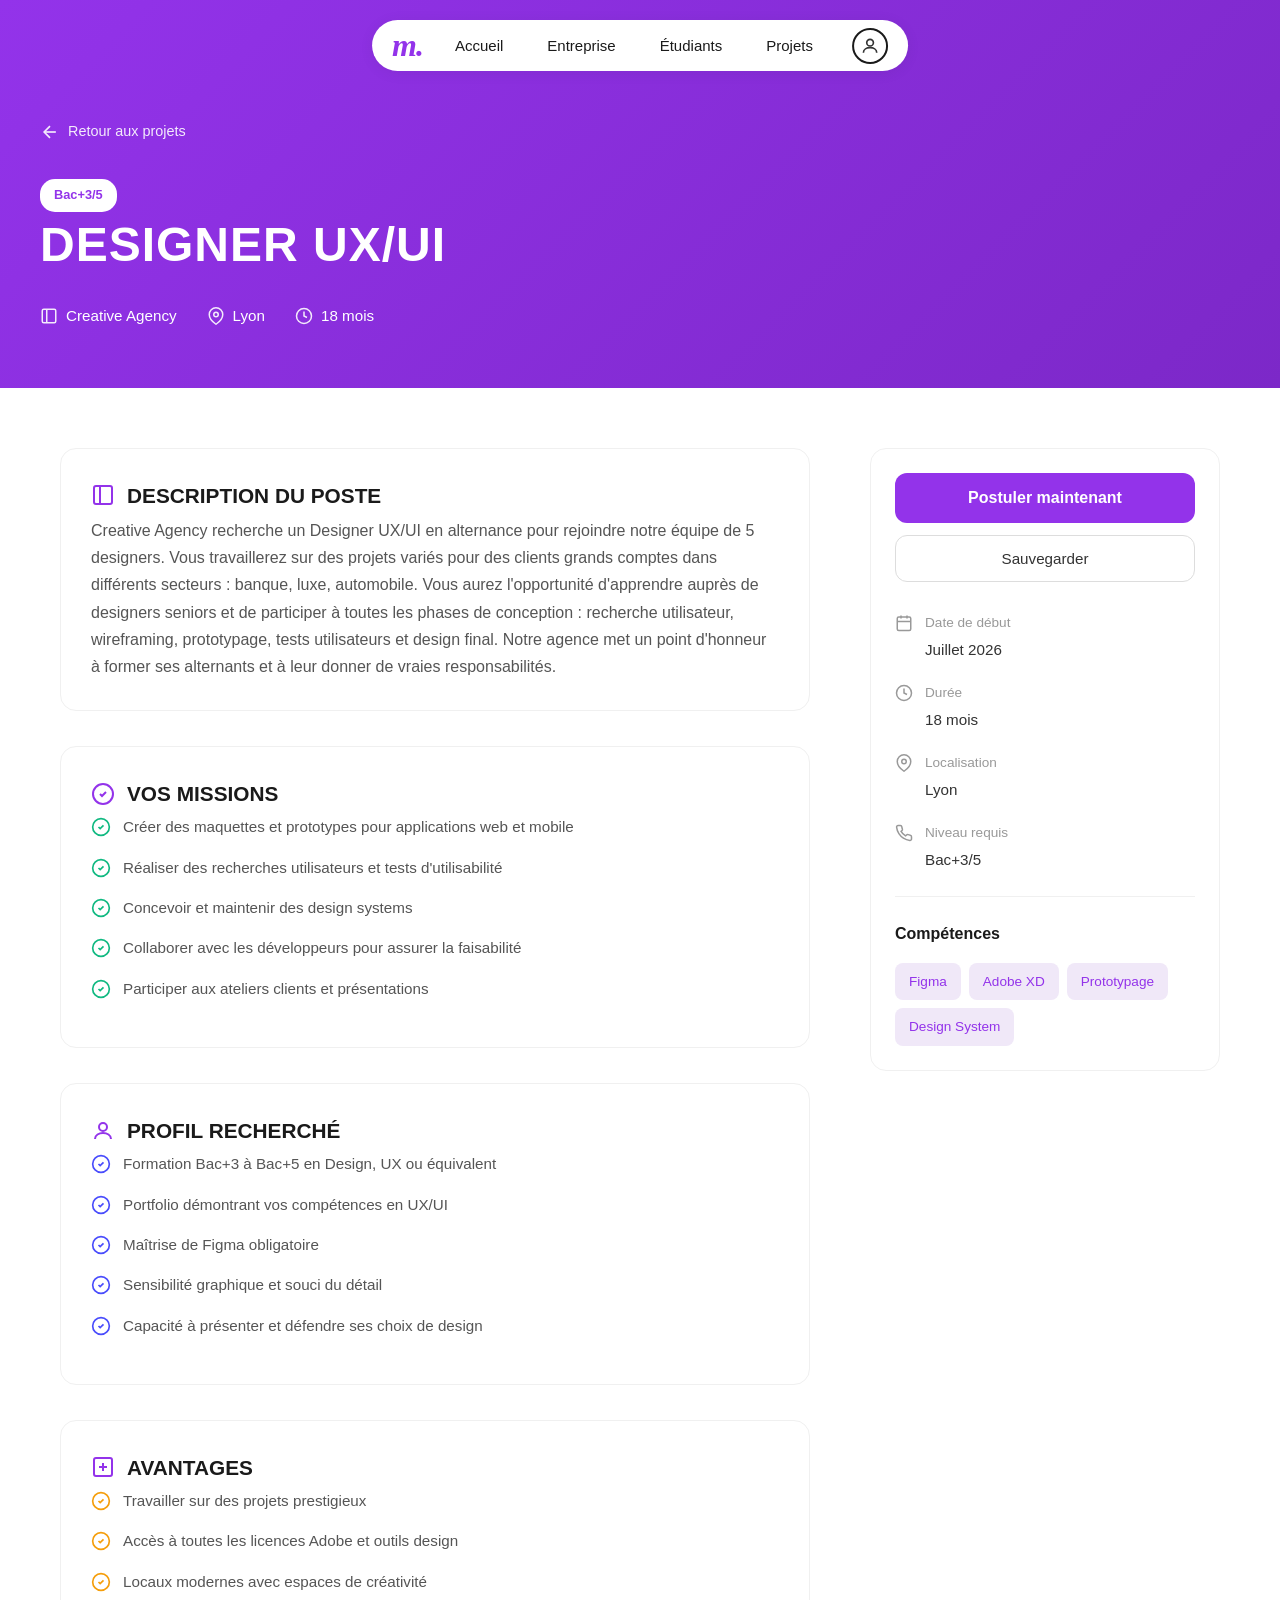
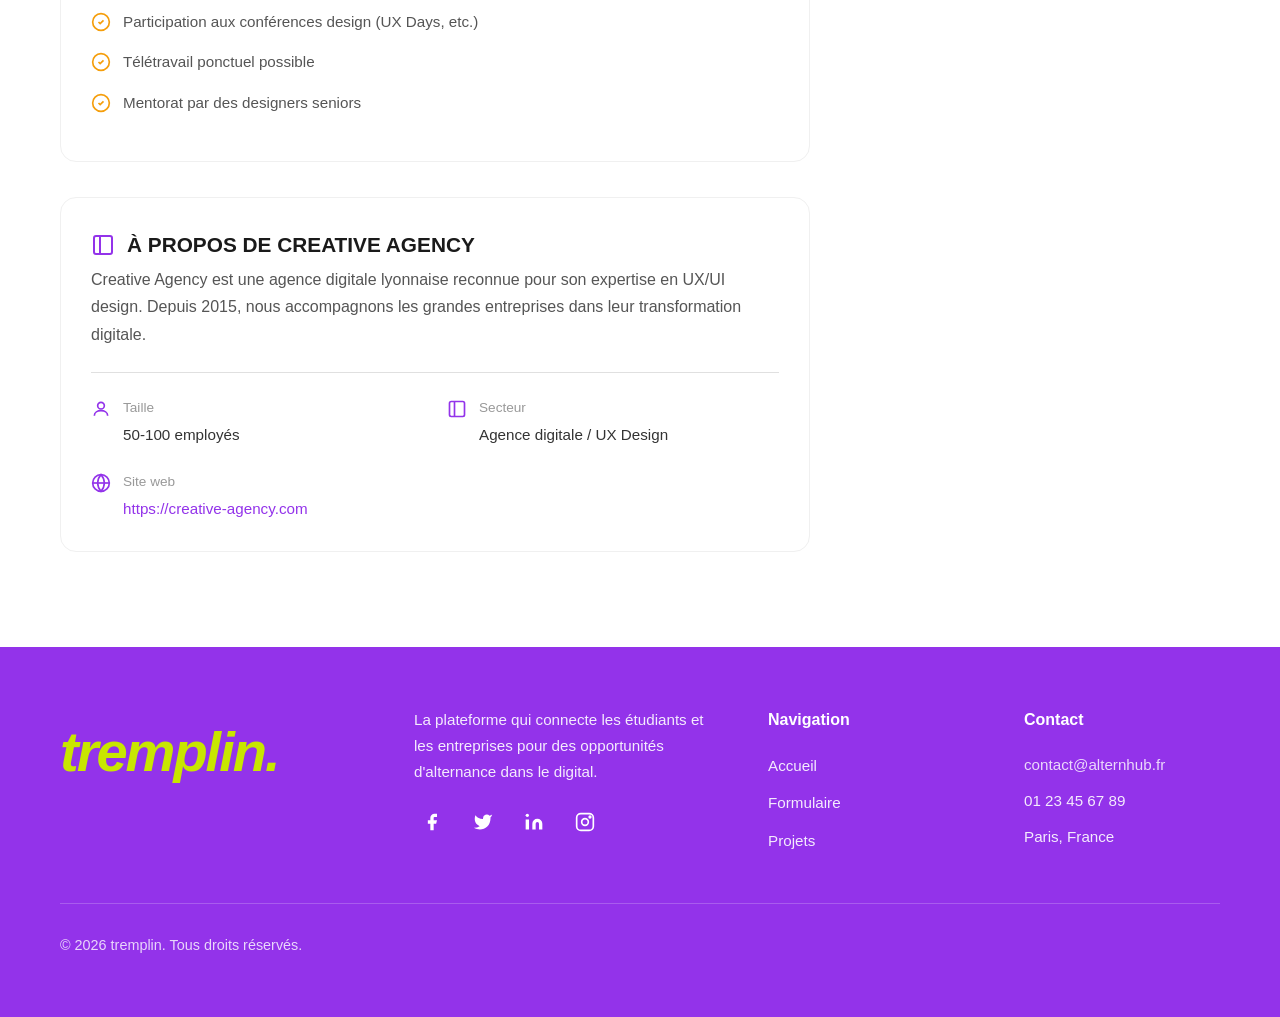
==== detail-projet.html @ e1ea82ed "Tremplin platform" ====
<!DOCTYPE html>
<html lang="fr">
<head>
    <meta charset="UTF-8">
    <meta name="viewport" content="width=device-width, initial-scale=1.0">
    <title>Designer UX/UI - Tremplin</title>
    <link rel="stylesheet" href="styles.css">
    <script src="script.js" defer></script>
</head>
<body>
    <!-- Navigation -->
    <nav class="navbar">
        <div class="nav-container">
            <a href="index.html" class="logo">m.</a>
            <button class="mobile-menu-btn" aria-label="Menu">
                <span></span>
                <span></span>
                <span></span>
            </button>
            <ul class="nav-links">
                <li><a href="index.html">Accueil</a></li>
                <li><a href="index.html#entreprises">Entreprise</a></li>
                <li><a href="formulaire-etudiant.html">Étudiants</a></li>
                <li><a href="projets.html" class="active">Projets</a></li>
            </ul>
            <span class="nav-separator"></span>
            <a href="profil.html" class="profile-icon">
                <svg width="20" height="20" viewBox="0 0 24 24" fill="none" stroke="currentColor" stroke-width="2">
                    <circle cx="12" cy="8" r="4"></circle>
                    <path d="M4 20c0-4 4-6 8-6s8 2 8 6"></path>
                </svg>
            </a>
        </div>
    </nav>

    <!-- Hero Section -->
    <section class="detail-hero">
        <div class="detail-hero-content">
            <div class="hero-header">
                <a href="projets.html" class="back-link">
                    <svg width="20" height="20" viewBox="0 0 24 24" fill="none" stroke="currentColor" stroke-width="2">
                        <path d="M19 12H5"></path>
                        <path d="M12 19l-7-7 7-7"></path>
                    </svg>
                    Retour aux projets
                </a>
            </div>
            <div class="hero-main">
                <span class="detail-badge">Bac+3/5</span>
                <h1>DESIGNER UX/UI</h1>
                <div class="detail-meta">
                    <div class="meta-item">
                        <svg width="18" height="18" viewBox="0 0 24 24" fill="none" stroke="currentColor" stroke-width="2">
                            <rect x="3" y="3" width="18" height="18" rx="2"></rect>
                            <path d="M9 3v18"></path>
                        </svg>
                        <span>Creative Agency</span>
                    </div>
                    <div class="meta-item">
                        <svg width="18" height="18" viewBox="0 0 24 24" fill="none" stroke="currentColor" stroke-width="2">
                            <path d="M21 10c0 7-9 13-9 13s-9-6-9-13a9 9 0 0 1 18 0z"></path>
                            <circle cx="12" cy="10" r="3"></circle>
                        </svg>
                        <span>Lyon</span>
                    </div>
                    <div class="meta-item">
                        <svg width="18" height="18" viewBox="0 0 24 24" fill="none" stroke="currentColor" stroke-width="2">
                            <circle cx="12" cy="12" r="10"></circle>
                            <path d="M12 6v6l4 2"></path>
                        </svg>
                        <span>18 mois</span>
                    </div>
                </div>
            </div>
        </div>
    </section>

    <!-- Main Content -->
    <div class="detail-container">
        <div class="detail-main">
            <!-- Description -->
            <section class="detail-section">
                <h2 class="section-title">
                    <svg width="24" height="24" viewBox="0 0 24 24" fill="none" stroke="currentColor" stroke-width="2">
                        <rect x="3" y="3" width="18" height="18" rx="2"></rect>
                        <path d="M9 3v18"></path>
                    </svg>
                    DESCRIPTION DU POSTE
                </h2>
                <p class="section-text">Creative Agency recherche un Designer UX/UI en alternance pour rejoindre notre équipe de 5 designers. Vous travaillerez sur des projets variés pour des clients grands comptes dans différents secteurs : banque, luxe, automobile. Vous aurez l'opportunité d'apprendre auprès de designers seniors et de participer à toutes les phases de conception : recherche utilisateur, wireframing, prototypage, tests utilisateurs et design final. Notre agence met un point d'honneur à former ses alternants et à leur donner de vraies responsabilités.</p>
            </section>

            <!-- Missions -->
            <section class="detail-section">
                <h2 class="section-title">
                    <svg width="24" height="24" viewBox="0 0 24 24" fill="none" stroke="currentColor" stroke-width="2">
                        <circle cx="12" cy="12" r="10"></circle>
                        <path d="M9 12l2 2 4-4"></path>
                    </svg>
                    VOS MISSIONS
                </h2>
                <ul class="mission-list">
                    <li>
                        <svg width="20" height="20" viewBox="0 0 24 24" fill="none" stroke="currentColor" stroke-width="2">
                            <circle cx="12" cy="12" r="10"></circle>
                            <path d="M9 12l2 2 4-4"></path>
                        </svg>
                        <span>Créer des maquettes et prototypes pour applications web et mobile</span>
                    </li>
                    <li>
                        <svg width="20" height="20" viewBox="0 0 24 24" fill="none" stroke="currentColor" stroke-width="2">
                            <circle cx="12" cy="12" r="10"></circle>
                            <path d="M9 12l2 2 4-4"></path>
                        </svg>
                        <span>Réaliser des recherches utilisateurs et tests d'utilisabilité</span>
                    </li>
                    <li>
                        <svg width="20" height="20" viewBox="0 0 24 24" fill="none" stroke="currentColor" stroke-width="2">
                            <circle cx="12" cy="12" r="10"></circle>
                            <path d="M9 12l2 2 4-4"></path>
                        </svg>
                        <span>Concevoir et maintenir des design systems</span>
                    </li>
                    <li>
                        <svg width="20" height="20" viewBox="0 0 24 24" fill="none" stroke="currentColor" stroke-width="2">
                            <circle cx="12" cy="12" r="10"></circle>
                            <path d="M9 12l2 2 4-4"></path>
                        </svg>
                        <span>Collaborer avec les développeurs pour assurer la faisabilité</span>
                    </li>
                    <li>
                        <svg width="20" height="20" viewBox="0 0 24 24" fill="none" stroke="currentColor" stroke-width="2">
                            <circle cx="12" cy="12" r="10"></circle>
                            <path d="M9 12l2 2 4-4"></path>
                        </svg>
                        <span>Participer aux ateliers clients et présentations</span>
                    </li>
                </ul>
            </section>

            <!-- Profil recherché -->
            <section class="detail-section">
                <h2 class="section-title">
                    <svg width="24" height="24" viewBox="0 0 24 24" fill="none" stroke="currentColor" stroke-width="2">
                        <circle cx="12" cy="8" r="4"></circle>
                        <path d="M4 20c0-4 4-6 8-6s8 2 8 6"></path>
                    </svg>
                    PROFIL RECHERCHÉ
                </h2>
                <ul class="profile-list">
                    <li>
                        <svg width="20" height="20" viewBox="0 0 24 24" fill="none" stroke="currentColor" stroke-width="2">
                            <circle cx="12" cy="12" r="10"></circle>
                            <path d="M9 12l2 2 4-4"></path>
                        </svg>
                        <span>Formation Bac+3 à Bac+5 en Design, UX ou équivalent</span>
                    </li>
                    <li>
                        <svg width="20" height="20" viewBox="0 0 24 24" fill="none" stroke="currentColor" stroke-width="2">
                            <circle cx="12" cy="12" r="10"></circle>
                            <path d="M9 12l2 2 4-4"></path>
                        </svg>
                        <span>Portfolio démontrant vos compétences en UX/UI</span>
                    </li>
                    <li>
                        <svg width="20" height="20" viewBox="0 0 24 24" fill="none" stroke="currentColor" stroke-width="2">
                            <circle cx="12" cy="12" r="10"></circle>
                            <path d="M9 12l2 2 4-4"></path>
                        </svg>
                        <span>Maîtrise de Figma obligatoire</span>
                    </li>
                    <li>
                        <svg width="20" height="20" viewBox="0 0 24 24" fill="none" stroke="currentColor" stroke-width="2">
                            <circle cx="12" cy="12" r="10"></circle>
                            <path d="M9 12l2 2 4-4"></path>
                        </svg>
                        <span>Sensibilité graphique et souci du détail</span>
                    </li>
                    <li>
                        <svg width="20" height="20" viewBox="0 0 24 24" fill="none" stroke="currentColor" stroke-width="2">
                            <circle cx="12" cy="12" r="10"></circle>
                            <path d="M9 12l2 2 4-4"></path>
                        </svg>
                        <span>Capacité à présenter et défendre ses choix de design</span>
                    </li>
                </ul>
            </section>

            <!-- Avantages -->
            <section class="detail-section">
                <h2 class="section-title">
                    <svg width="24" height="24" viewBox="0 0 24 24" fill="none" stroke="currentColor" stroke-width="2">
                        <rect x="3" y="3" width="18" height="18" rx="2"></rect>
                        <path d="M12 8v8"></path>
                        <path d="M8 12h8"></path>
                    </svg>
                    AVANTAGES
                </h2>
                <ul class="advantages-list">
                    <li>
                        <svg width="20" height="20" viewBox="0 0 24 24" fill="none" stroke="currentColor" stroke-width="2">
                            <circle cx="12" cy="12" r="10"></circle>
                            <path d="M9 12l2 2 4-4"></path>
                        </svg>
                        <span>Travailler sur des projets prestigieux</span>
                    </li>
                    <li>
                        <svg width="20" height="20" viewBox="0 0 24 24" fill="none" stroke="currentColor" stroke-width="2">
                            <circle cx="12" cy="12" r="10"></circle>
                            <path d="M9 12l2 2 4-4"></path>
                        </svg>
                        <span>Accès à toutes les licences Adobe et outils design</span>
                    </li>
                    <li>
                        <svg width="20" height="20" viewBox="0 0 24 24" fill="none" stroke="currentColor" stroke-width="2">
                            <circle cx="12" cy="12" r="10"></circle>
                            <path d="M9 12l2 2 4-4"></path>
                        </svg>
                        <span>Locaux modernes avec espaces de créativité</span>
                    </li>
                    <li>
                        <svg width="20" height="20" viewBox="0 0 24 24" fill="none" stroke="currentColor" stroke-width="2">
                            <circle cx="12" cy="12" r="10"></circle>
                            <path d="M9 12l2 2 4-4"></path>
                        </svg>
                        <span>Participation aux conférences design (UX Days, etc.)</span>
                    </li>
                    <li>
                        <svg width="20" height="20" viewBox="0 0 24 24" fill="none" stroke="currentColor" stroke-width="2">
                            <circle cx="12" cy="12" r="10"></circle>
                            <path d="M9 12l2 2 4-4"></path>
                        </svg>
                        <span>Télétravail ponctuel possible</span>
                    </li>
                    <li>
                        <svg width="20" height="20" viewBox="0 0 24 24" fill="none" stroke="currentColor" stroke-width="2">
                            <circle cx="12" cy="12" r="10"></circle>
                            <path d="M9 12l2 2 4-4"></path>
                        </svg>
                        <span>Mentorat par des designers seniors</span>
                    </li>
                </ul>
            </section>

            <!-- À propos -->
            <section class="detail-section">
                <h2 class="section-title">
                    <svg width="24" height="24" viewBox="0 0 24 24" fill="none" stroke="currentColor" stroke-width="2">
                        <rect x="3" y="3" width="18" height="18" rx="2"></rect>
                        <path d="M9 3v18"></path>
                    </svg>
                    À PROPOS DE CREATIVE AGENCY
                </h2>
                <p class="section-text">Creative Agency est une agence digitale lyonnaise reconnue pour son expertise en UX/UI design. Depuis 2015, nous accompagnons les grandes entreprises dans leur transformation digitale.</p>
                <div class="company-info">
                    <div class="info-item">
                        <svg width="20" height="20" viewBox="0 0 24 24" fill="none" stroke="currentColor" stroke-width="2">
                            <circle cx="12" cy="8" r="4"></circle>
                            <path d="M4 20c0-4 4-6 8-6s8 2 8 6"></path>
                        </svg>
                        <div>
                            <span class="info-label">Taille</span>
                            <span class="info-value">50-100 employés</span>
                        </div>
                    </div>
                    <div class="info-item">
                        <svg width="20" height="20" viewBox="0 0 24 24" fill="none" stroke="currentColor" stroke-width="2">
                            <rect x="3" y="3" width="18" height="18" rx="2"></rect>
                            <path d="M9 3v18"></path>
                        </svg>
                        <div>
                            <span class="info-label">Secteur</span>
                            <span class="info-value">Agence digitale / UX Design</span>
                        </div>
                    </div>
                    <div class="info-item">
                        <svg width="20" height="20" viewBox="0 0 24 24" fill="none" stroke="currentColor" stroke-width="2">
                            <circle cx="12" cy="12" r="10"></circle>
                            <path d="M2 12h20"></path>
                            <path d="M12 2a15.3 15.3 0 0 1 4 10 15.3 15.3 0 0 1-4 10 15.3 15.3 0 0 1-4-10 15.3 15.3 0 0 1 4-10z"></path>
                        </svg>
                        <div>
                            <span class="info-label">Site web</span>
                            <a href="https://creative-agency.com" class="info-link">https://creative-agency.com</a>
                        </div>
                    </div>
                </div>
            </section>
        </div>

        <!-- Sidebar -->
        <aside class="detail-sidebar">
            <div class="sidebar-sticky">
                <button class="btn-apply">Postuler maintenant</button>
                <button class="btn-save">Sauvegarder</button>

                <div class="sidebar-info">
                    <div class="info-block">
                        <svg width="18" height="18" viewBox="0 0 24 24" fill="none" stroke="currentColor" stroke-width="2">
                            <rect x="3" y="4" width="18" height="18" rx="2" ry="2"></rect>
                            <line x1="16" y1="2" x2="16" y2="6"></line>
                            <line x1="8" y1="2" x2="8" y2="6"></line>
                            <line x1="3" y1="10" x2="21" y2="10"></line>
                        </svg>
                        <div>
                            <span class="info-label">Date de début</span>
                            <span class="info-value">Juillet 2026</span>
                        </div>
                    </div>

                    <div class="info-block">
                        <svg width="18" height="18" viewBox="0 0 24 24" fill="none" stroke="currentColor" stroke-width="2">
                            <circle cx="12" cy="12" r="10"></circle>
                            <path d="M12 6v6l4 2"></path>
                        </svg>
                        <div>
                            <span class="info-label">Durée</span>
                            <span class="info-value">18 mois</span>
                        </div>
                    </div>

                    <div class="info-block">
                        <svg width="18" height="18" viewBox="0 0 24 24" fill="none" stroke="currentColor" stroke-width="2">
                            <path d="M21 10c0 7-9 13-9 13s-9-6-9-13a9 9 0 0 1 18 0z"></path>
                            <circle cx="12" cy="10" r="3"></circle>
                        </svg>
                        <div>
                            <span class="info-label">Localisation</span>
                            <span class="info-value">Lyon</span>
                        </div>
                    </div>

                    <div class="info-block">
                        <svg width="18" height="18" viewBox="0 0 24 24" fill="none" stroke="currentColor" stroke-width="2">
                            <path d="M22 16.92v3a2 2 0 0 1-2.18 2 19.79 19.79 0 0 1-8.63-3.07 19.5 19.5 0 0 1-6-6 19.79 19.79 0 0 1-3.07-8.67A2 2 0 0 1 4.11 2h3a2 2 0 0 1 2 1.72 12.84 12.84 0 0 0 .7 2.81 2 2 0 0 1-.45 2.11L8.09 9.91a16 16 0 0 0 6 6l1.27-1.27a2 2 0 0 1 2.11-.45 12.84 12.84 0 0 0 2.81.7A2 2 0 0 1 22 16.92z"></path>
                        </svg>
                        <div>
                            <span class="info-label">Niveau requis</span>
                            <span class="info-value">Bac+3/5</span>
                        </div>
                    </div>
                </div>

                <div class="sidebar-skills">
                    <h3>Compétences</h3>
                    <div class="skills-tags">
                        <span class="skill-tag">Figma</span>
                        <span class="skill-tag">Adobe XD</span>
                        <span class="skill-tag">Prototypage</span>
                        <span class="skill-tag">Design System</span>
                    </div>
                </div>
            </div>
        </aside>
    </div>

    <!-- Footer -->
    <footer class="footer">
        <div class="footer-content">
            <div class="footer-brand">
                <h2 class="footer-logo">tremplin.</h2>
            </div>
            <div class="footer-description">
                <p>La plateforme qui connecte les étudiants et les entreprises pour des opportunités d'alternance dans le digital.</p>
                <div class="social-links">
                    <a href="#" aria-label="Facebook">
                        <svg width="20" height="20" viewBox="0 0 24 24" fill="currentColor">
                            <path d="M18 2h-3a5 5 0 0 0-5 5v3H7v4h3v8h4v-8h3l1-4h-4V7a1 1 0 0 1 1-1h3z"></path>
                        </svg>
                    </a>
                    <a href="#" aria-label="Twitter">
                        <svg width="20" height="20" viewBox="0 0 24 24" fill="currentColor">
                            <path d="M23 3a10.9 10.9 0 0 1-3.14 1.53 4.48 4.48 0 0 0-7.86 3v1A10.66 10.66 0 0 1 3 4s-4 9 5 13a11.64 11.64 0 0 1-7 2c9 5 20 0 20-11.5a4.5 4.5 0 0 0-.08-.83A7.72 7.72 0 0 0 23 3z"></path>
                        </svg>
                    </a>
                    <a href="#" aria-label="LinkedIn">
                        <svg width="20" height="20" viewBox="0 0 24 24" fill="currentColor">
                            <path d="M16 8a6 6 0 0 1 6 6v7h-4v-7a2 2 0 0 0-2-2 2 2 0 0 0-2 2v7h-4v-7a6 6 0 0 1 6-6z"></path>
                            <rect x="2" y="9" width="4" height="12"></rect>
                            <circle cx="4" cy="4" r="2"></circle>
                        </svg>
                    </a>
                    <a href="#" aria-label="Instagram">
                        <svg width="20" height="20" viewBox="0 0 24 24" fill="none" stroke="currentColor" stroke-width="2">
                            <rect x="2" y="2" width="20" height="20" rx="5"></rect>
                            <circle cx="12" cy="12" r="4"></circle>
                            <circle cx="18" cy="6" r="1"></circle>
                        </svg>
                    </a>
                </div>
            </div>
            <div class="footer-nav">
                <h4>Navigation</h4>
                <ul>
                    <li><a href="index.html">Accueil</a></li>
                    <li><a href="formulaire-etudiant.html">Formulaire</a></li>
                    <li><a href="projets.html">Projets</a></li>
                </ul>
            </div>
            <div class="footer-contact">
                <h4>Contact</h4>
                <ul>
                    <li><a href="mailto:contact@alternhub.fr">contact@alternhub.fr</a></li>
                    <li>01 23 45 67 89</li>
                    <li>Paris, France</li>
                </ul>
            </div>
        </div>
        <div class="footer-bottom">
            <p>&copy; 2026 tremplin. Tous droits réservés.</p>
        </div>
    </footer>
</body>
</html>
---- styles.css ----
* {
    margin: 0;
    padding: 0;
    box-sizing: border-box;
}

body {
    font-family: 'Segoe UI', Tahoma, Geneva, Verdana, sans-serif;
    line-height: 1.6;
    color: #333;
    overflow-y: scroll;
}

body::-webkit-scrollbar {
    width: 0px;
    background: transparent;
}

body::-webkit-scrollbar-thumb {
    background: transparent;
}

a {
    text-decoration: none;
    color: inherit;
}

ul {
    list-style: none;
}

/* Navigation */
.navbar {
    position: fixed;
    top: 20px;
    left: 50%;
    transform: translateX(-50%);
    z-index: 1000;
    background: white;
    border-radius: 100px;
    padding: 0px 20px;
    box-shadow: 0 2px 15px rgba(0, 0, 0, 0.06);
}

.nav-container {
    display: flex;
    align-items: center;
}

.logo {
    font-size: 32px;
    font-weight: 700;
    color: #9333ea;
    font-style: italic;
    font-family: 'Georgia', serif;
    letter-spacing: -1px;
    padding-right: 10px;
}

.nav-links {
    display: flex;
    align-items: center;
    position: relative;
}

.nav-links a {
    padding: 10px 22px;
    border-radius: 30px;
    font-weight: 500;
    font-size: 15px;
    color: #1a1a1a;
    transition: color 0.3s ease;
    position: relative;
    z-index: 1;
}

.nav-links::before {
    content: '';
    position: absolute;
    background: #9333ea;
    border-radius: 30px;
    height: 38px;
    transition: all 0.4s cubic-bezier(0.4, 0, 0.2, 1);
    z-index: 0;
    left: var(--indicator-left, 0);
    width: var(--indicator-width, 0);
}

.nav-links a.active {
    color: white;
}

.nav-links a:hover:not(.active) {
    background: #f3f4f6;
}

.nav-separator {
    width: 1px;
    height: 51px;
    background: #ffffff;
    margin: 0 8px;
}

.profile-icon {
    width: 36px;
    height: 36px;
    border: 2px solid #1a1a1a;
    border-radius: 50%;
    display: flex;
    align-items: center;
    justify-content: center;
    transition: all 0.3s ease;
}

.profile-icon:hover {
    border-color: #9333ea;
    color: #9333ea;
}

/* Hero Section */
.hero {
    display: flex;
    min-height: 100vh;
}

.hero-entreprises,
.hero-etudiants {
    flex: 1;
    display: flex;
    align-items: center;
    justify-content: center;
    padding: 100px 60px 60px;
    position: relative;
    background-size: cover;
    background-position: center;
}

.hero-entreprises {
    background: linear-gradient(rgba(200, 230, 0, 0.92), rgba(200, 230, 0, 0.92)),
                url('https://images.unsplash.com/photo-1522071820081-009f0129c71c?w=800') center/cover;
    background-color: #c8e600;
}

.hero-etudiants {
    background: linear-gradient(rgba(147, 51, 234, 0.88), rgba(147, 51, 234, 0.88)),
                url('https://images.unsplash.com/photo-1523240795612-9a054b0db644?w=800') center/cover;
    background-color: #9333ea;
}

.hero-content {
    max-width: 450px;
}

.hero-icon {
    width: 60px;
    height: 60px;
    border: 2px solid currentColor;
    border-radius: 12px;
    display: flex;
    align-items: center;
    justify-content: center;
    margin-bottom: 30px;
}

.hero-entreprises .hero-icon {
    color: #333;
}

.hero-etudiants .hero-icon {
    color: white;
}

.hero h1 {
    font-size: 2.2rem;
    font-weight: 700;
    margin-bottom: 25px;
    letter-spacing: 0.5px;
    white-space: nowrap;
}

.hero-entreprises h1 {
    color: #000;
}

.hero-etudiants h1 {
    color: white;
}

.hero p {
    font-size: 0.95rem;
    margin-bottom: 35px;
    line-height: 1.65;
}

.hero-entreprises p {
    color: #1a1a1a;
}

.hero-etudiants p {
    color: rgba(255, 255, 255, 0.9);
}

.btn {
    display: inline-flex;
    align-items: center;
    gap: 10px;
    padding: 14px 32px;
    border-radius: 10px;
    font-weight: 500;
    font-size: 0.95rem;
    transition: all 0.3s ease;
    width: 100%;
    justify-content: center;
    border: none;
}

.btn-dark {
    background: white;
    color: #1a1a1a;
}

.btn-dark:hover {
    background: rgba(255, 255, 255, 0.9);
    transform: translateY(-2px);
}

.btn-light {
    background: white;
    color: #9333ea;
}

.btn-light:hover {
    background: rgba(255, 255, 255, 0.9);
    transform: translateY(-2px);
}

/* Mission Section */
.mission {
    padding: 100px 60px;
    text-align: center;
    max-width: 1200px;
    margin: 0 auto;
}

.mission h2 {
    font-size: 3rem;
    font-weight: 700;
    margin-bottom: 30px;
    color: #1a1a1a;
}

.mission-text {
    max-width: 800px;
    margin: 0 auto 60px;
    font-size: 1.1rem;
    color: #666;
    line-height: 1.8;
}

.values {
    display: grid;
    grid-template-columns: repeat(4, 1fr);
    gap: 40px;
}

.value-card {
    text-align: center;
}

.value-icon {
    width: 70px;
    height: 70px;
    border-radius: 50%;
    display: flex;
    align-items: center;
    justify-content: center;
    margin: 0 auto 20px;
}

.value-icon.purple {
    background: #f3e8ff;
    color: #9333ea;
}

.value-icon.orange {
    background: #fef3c7;
    color: #f59e0b;
}

.value-card h3 {
    font-size: 1rem;
    font-weight: 700;
    margin-bottom: 15px;
    letter-spacing: 1px;
}

.value-card p {
    font-size: 0.95rem;
    color: #666;
    line-height: 1.6;
}

/* Projects Section */
.projects {
    padding: 80px 60px;
    max-width: 1200px;
    margin: 0 auto;
    text-align: center;
}

.projects h2 {
    font-size: 2.5rem;
    font-weight: 700;
    margin-bottom: 15px;
    color: #1a1a1a;
}

.projects-subtitle {
    color: #666;
    margin-bottom: 50px;
    font-size: 1.1rem;
}

.project-cards {
    display: grid;
    grid-template-columns: repeat(3, 1fr);
    gap: 30px;
}

.project-card {
    background: white;
    border-radius: 16px;
    overflow: hidden;
    box-shadow: 0 4px 20px rgba(0, 0, 0, 0.08);
    text-align: left;
    transition: transform 0.3s ease, box-shadow 0.3s ease;
}

.project-card:hover {
    transform: translateY(-5px);
    box-shadow: 0 8px 30px rgba(0, 0, 0, 0.12);
}

.project-image {
    position: relative;
    height: 180px;
    overflow: hidden;
}

.project-image img {
    width: 100%;
    height: 100%;
    object-fit: cover;
}

.project-rank {
    position: absolute;
    top: 15px;
    left: 15px;
    background: #9333ea;
    color: white;
    padding: 6px 12px;
    border-radius: 20px;
    font-size: 0.85rem;
    font-weight: 600;
}

.project-content {
    padding: 25px;
}

.project-content h3 {
    font-size: 1.2rem;
    font-weight: 600;
    margin-bottom: 8px;
    color: #1a1a1a;
}

.company-name {
    color: #9333ea;
    font-weight: 500;
    font-size: 0.95rem;
    display: block;
    margin-bottom: 15px;
}

.project-content p {
    color: #666;
    font-size: 0.95rem;
    margin-bottom: 20px;
    line-height: 1.6;
}

.tech-tags {
    display: flex;
    flex-wrap: wrap;
    gap: 8px;
    margin-bottom: 20px;
}

.tech-tags span {
    background: #f3f4f6;
    padding: 6px 14px;
    border-radius: 20px;
    font-size: 0.85rem;
    color: #555;
}

.btn-outline {
    display: block;
    padding: 14px;
    border: 1px solid #ddd;
    border-radius: 8px;
    text-align: center;
    font-weight: 500;
    color: #333;
    transition: all 0.3s ease;
}

.btn-outline:hover {
    border-color: #9333ea;
    color: #9333ea;
}

/* Footer */
.footer {
    background: #9333ea;
    color: white;
    padding: 60px;
}

.footer-content {
    max-width: 1200px;
    margin: 0 auto;
    display: grid;
    grid-template-columns: 1.5fr 1.5fr 1fr 1fr;
    gap: 60px;
    align-items: start;
}

.footer-logo {
    font-size: 3.5rem;
    font-weight: 700;
    color: #c8e600;
    font-style: italic;
    letter-spacing: -2px;
}

.footer-description p {
    font-size: 0.95rem;
    line-height: 1.7;
    opacity: 0.9;
    margin-bottom: 20px;
}

.social-links {
    display: flex;
    gap: 15px;
}

.social-links a {
    width: 36px;
    height: 36px;
    display: flex;
    align-items: center;
    justify-content: center;
    transition: opacity 0.3s ease;
}

.social-links a:hover {
    opacity: 0.7;
}

.footer-nav h4,
.footer-contact h4 {
    font-size: 1rem;
    font-weight: 600;
    margin-bottom: 20px;
}

.footer-nav ul,
.footer-contact ul {
    display: flex;
    flex-direction: column;
    gap: 12px;
}

.footer-nav a,
.footer-contact a,
.footer-contact li {
    font-size: 0.95rem;
    opacity: 0.9;
    transition: opacity 0.3s ease;
}

.footer-nav a:hover,
.footer-contact a:hover {
    opacity: 1;
}

.footer-bottom {
    max-width: 1200px;
    margin: 50px auto 0;
    padding-top: 30px;
    border-top: 1px solid rgba(255, 255, 255, 0.2);
}

.footer-bottom p {
    font-size: 0.9rem;
    opacity: 0.8;
}

/* Responsive */
@media (max-width: 1024px) {
    .hero {
        flex-direction: column;
    }

    .hero-entreprises,
    .hero-etudiants {
        min-height: 80vh;
    }

    .values {
        grid-template-columns: repeat(2, 1fr);
    }

    .project-cards {
        grid-template-columns: repeat(2, 1fr);
    }

    .footer-content {
        grid-template-columns: repeat(2, 1fr);
    }
}

@media (max-width: 768px) {
    .navbar {
        top: 10px;
        padding: 8px 15px;
    }

    .nav-links {
        display: none;
    }

    .hero h1 {
        font-size: 2rem;
    }

    .mission h2,
    .projects h2 {
        font-size: 2rem;
    }

    .values {
        grid-template-columns: 1fr;
        gap: 30px;
    }

    .project-cards {
        grid-template-columns: 1fr;
    }

    .footer-content {
        grid-template-columns: 1fr;
        gap: 40px;
    }

    .footer-logo {
        font-size: 2.5rem;
    }
}

/* ==================== */
/* Form Page Styles     */
/* ==================== */

.form-hero {
    background: linear-gradient(rgba(147, 51, 234, 0.9), rgba(147, 51, 234, 0.9)),
                url('https://images.unsplash.com/photo-1523240795612-9a054b0db644?w=1200') center/cover;
    min-height: 100vh;
    display: flex;
    align-items: center;
    justify-content: center;
    text-align: center;
    padding: 120px 20px 80px;
}

.form-hero-content {
    max-width: 700px;
}

.form-hero-icon {
    width: 70px;
    height: 70px;
    background: #1a1a1a;
    border-radius: 50%;
    display: flex;
    align-items: center;
    justify-content: center;
    margin: 0 auto 30px;
    color: #c8e600;
}

.form-hero h1 {
    font-size: 3rem;
    font-weight: 700;
    color: white;
    margin-bottom: 20px;
    letter-spacing: 1px;
}

.form-hero p {
    font-size: 1.1rem;
    color: rgba(255, 255, 255, 0.9);
    line-height: 1.6;
}

.form-section {
    padding: 60px 20px;
    background: white;
}

.form-container {
    max-width: 800px;
    margin: 0 auto;
}

.form-container > h2 {
    font-size: 1.5rem;
    font-weight: 700;
    color: #1a1a1a;
    margin-bottom: 10px;
}

.form-intro {
    color: #666;
    margin-bottom: 40px;
    font-size: 0.95rem;
}

.form-block {
    margin-bottom: 40px;
}

.form-block-header {
    display: flex;
    align-items: center;
    gap: 15px;
    margin-bottom: 25px;
}

.block-number {
    width: 28px;
    height: 28px;
    background: #e1e7ff;
    color: #4f39f6;
    border-radius: 50%;
    display: flex;
    align-items: center;
    justify-content: center;
    font-weight: 600;
    font-size: 0.9rem;
}

.form-block-header h3 {
    font-size: 1rem;
    font-weight: 600;
    color: #1a1a1a;
    letter-spacing: 0.5px;
}

.form-row {
    display: grid;
    grid-template-columns: 1fr 1fr;
    gap: 20px;
    margin-bottom: 20px;
}

.form-group {
    display: flex;
    flex-direction: column;
}

.form-group.full-width {
    margin-bottom: 20px;
}

.form-group label {
    font-size: 1rem;
    font-weight: 500;
    color: #1a1a1a;
}

.form-group input,
.form-group select,
.form-group textarea {
    padding: 14px 18px;
    border: 2px solid #d4b5f7;
    border-radius: 12px;
    font-size: 0.95rem;
    background: #faf8ff;
    transition: all 0.3s ease;
    font-family: inherit;
    color: #666;
}

.form-group input:focus,
.form-group select:focus,
.form-group textarea:focus {
    outline: none;
    border-color: #9333ea;
    background: white;
    box-shadow: none;
}

.form-group input::placeholder,
.form-group textarea::placeholder {
    color: #aaa;
    font-weight: 400;
}

.form-group select {
    cursor: pointer;
    appearance: none;
    background-image: url("data:image/svg+xml,%3Csvg xmlns='http://www.w3.org/2000/svg' width='12' height='12' viewBox='0 0 24 24' fill='none' stroke='%23aaa' stroke-width='2'%3E%3Cpath d='M6 9l6 6 6-6'/%3E%3C/svg%3E");
    background-repeat: no-repeat;
    background-position: right 18px center;
    color: #aaa;
}

.form-group textarea {
    resize: vertical;
    min-height: 100px;
}

.form-group input[type="file"] {
    padding: 12px 16px;
    cursor: pointer;
}

.form-hint {
    font-size: 0.8rem;
    color: #888;
    margin-top: 4px;
}

.form-actions {
    display: flex;
    justify-content: end;
    gap: 20px;
    margin-top: 50px;
    padding-top: 30px;
    border-top: 1px solid #eee;
}

.btn-secondary {
    padding: 14px 28px;
    background: white;
    color: #1a1a1a;
    border: 1px solid #ddd;
    border-radius: 10px;
    font-size: 0.95rem;
    font-weight: 500;
    cursor: pointer;
    transition: all 0.3s ease;
}

.btn-secondary:hover {
    border-color: #9333ea;
    color: #9333ea;
}

.btn-primary {
    padding: 14px 28px;
    background: #9333ea;
    color: white;
    border: none;
    border-radius: 10px;
    font-size: 0.95rem;
    font-weight: 500;
    cursor: pointer;
    display: inline-flex;
    align-items: center;
    gap: 10px;
    transition: all 0.3s ease;
}

.btn-primary:hover {
    background: #7c28c8;
    transform: translateY(-2px);
}

/* Success Modal */
.success-modal {
    display: none;
    position: fixed;
    top: 0;
    left: 0;
    width: 100%;
    height: 100%;
    background: rgba(0, 0, 0, 0.5);
    z-index: 10000;
    justify-content: center;
    align-items: center;
    animation: fadeIn 0.3s ease;
}

.success-modal.show {
    display: flex;
}

.success-modal-content {
    background: white;
    padding: 50px;
    border-radius: 20px;
    text-align: center;
    max-width: 400px;
    animation: slideUp 0.4s ease;
}

.success-checkmark {
    margin: 0 auto 30px;
    width: 80px;
    height: 80px;
}

.checkmark {
    width: 80px;
    height: 80px;
    border-radius: 50%;
    display: block;
    stroke-width: 3;
    stroke: #9333ea;
    stroke-miterlimit: 10;
}

.checkmark-circle {
    stroke-dasharray: 166;
    stroke-dashoffset: 166;
    stroke-width: 3;
    stroke-miterlimit: 10;
    stroke: #9333ea;
    fill: white;
    animation: stroke 0.6s cubic-bezier(0.65, 0, 0.45, 1) forwards;
}

.checkmark-check {
    transform-origin: 50% 50%;
    stroke-dasharray: 48;
    stroke-dashoffset: 48;
    stroke: #9333ea;
    stroke-width: 3;
    opacity: 0;
    animation: stroke 0.3s cubic-bezier(0.65, 0, 0.45, 1) 0.6s forwards, fadeInCheck 0.1s linear 0.6s forwards;
}

.success-modal-content h3 {
    font-size: 1.5rem;
    font-weight: 700;
    color: #1a1a1a;
    margin-bottom: 10px;
}

.success-modal-content p {
    font-size: 1rem;
    color: #666;
}

@keyframes stroke {
    100% {
        stroke-dashoffset: 0;
    }
}

@keyframes fadeInCheck {
    100% {
        opacity: 1;
    }
}

@keyframes fadeIn {
    from {
        opacity: 0;
    }
    to {
        opacity: 1;
    }
}

@keyframes slideUp {
    from {
        transform: translateY(20px);
        opacity: 0;
    }
    to {
        transform: translateY(0);
        opacity: 1;
    }
}

@media (max-width: 768px) {
    .form-hero h1 {
        font-size: 2rem;
    }

    .form-row {
        grid-template-columns: 1fr;
    }

    .form-actions {
        flex-direction: column;
    }

    .btn-secondary,
    .btn-primary {
        width: 100%;
        justify-content: center;
    }
}

/* ==================== */
/* Projects Page Styles */
/* ==================== */

.projects-page {
    padding: 120px 20px 80px;
    max-width: 1200px;
    margin: 0 auto;
}

.projects-title {
    font-size: 2.5rem;
    font-weight: 800;
    color: #1a1a1a;
    margin-bottom: 12px;
    letter-spacing: 1px;
}

.projects-subtitle {
    font-size: 1rem;
    color: #666;
    margin-bottom: 30px;
}

.search-bar {
    display: flex;
    align-items: center;
    gap: 12px;
    padding: 16px 20px;
    background: #faf8ff;
    border: 2px solid #e8e0f0;
    border-radius: 12px;
    margin-bottom: 30px;
}

.search-bar svg {
    color: #999;
    flex-shrink: 0;
}

.search-bar input {
    flex: 1;
    border: none;
    background: transparent;
    font-size: 0.95rem;
    color: #333;
    outline: none;
}

.search-bar input::placeholder {
    color: #999;
}

.filters-section {
    margin-bottom: 30px;
}

.filters-header {
    display: flex;
    align-items: center;
    gap: 8px;
    margin-bottom: 16px;
    color: #333;
    font-weight: 500;
}

.filters-tags {
    display: flex;
    flex-wrap: wrap;
    gap: 10px;
}

.filter-tag {
    padding: 10px 18px;
    border: 1px solid #e0e0e0;
    border-radius: 25px;
    background: white;
    font-size: 0.85rem;
    color: #333;
    cursor: pointer;
    transition: all 0.3s ease;
}

.filter-tag:hover {
    border-color: #9333ea;
    color: #9333ea;
}

.filter-tag.active {
    background: #9333ea;
    border-color: #9333ea;
    color: white;
}

.results-count {
    font-size: 0.95rem;
    color: #666;
    margin-bottom: 24px;
}

.projects-grid {
    display: grid;
    grid-template-columns: repeat(3, 1fr);
    gap: 24px;
}

.project-card {
    background: white;
    border-radius: 16px;
    overflow: hidden;
    border: 1px solid #f0f0f0;
    transition: all 0.3s ease;
    cursor: pointer;
}

.project-card:hover {
    box-shadow: 0 10px 40px rgba(0, 0, 0, 0.1);
    transform: translateY(-4px);
}

.project-image {
    position: relative;
    height: 180px;
    overflow: hidden;
}

.project-image img {
    width: 100%;
    height: 100%;
    object-fit: cover;
}

.project-badge {
    position: absolute;
    top: 12px;
    right: 12px;
    padding: 8px 16px;
    background: rgba(255, 255, 255, 0.95);
    color: #9333ea;
    font-size: 0.8rem;
    font-weight: 600;
    border-radius: 15px;
    box-shadow: 0 2px 8px rgba(0, 0, 0, 0.1);
}

.project-content {
    padding: 20px;
}

.project-title {
    font-size: 1.1rem;
    font-weight: 700;
    color: #1a1a1a;
    margin-bottom: 8px;
    line-height: 1.3;
}

.project-company {
    display: flex;
    align-items: center;
    gap: 6px;
    margin-bottom: 12px;
    color: #9333ea;
    font-weight: 500;
    font-size: 0.9rem;
}

.project-company svg {
    flex-shrink: 0;
}

.project-description {
    font-size: 0.85rem;
    color: #666;
    line-height: 1.5;
    margin-bottom: 16px;
}

.project-location,
.project-duration {
    display: flex;
    align-items: center;
    gap: 8px;
    font-size: 0.85rem;
    color: #666;
    margin-bottom: 8px;
}

.project-location svg,
.project-duration svg {
    color: #999;
    flex-shrink: 0;
}

.project-tags {
    display: flex;
    flex-wrap: wrap;
    gap: 8px;
    margin: 16px 0;
}

.tech-tag {
    padding: 6px 12px;
    background: #f5f5f5;
    border-radius: 6px;
    font-size: 0.75rem;
    color: #333;
}

.tech-tag-more {
    padding: 6px 10px;
    background: #f0e8f8;
    border-radius: 6px;
    font-size: 0.75rem;
    color: #9333ea;
    font-weight: 500;
}

.btn-postuler {
    width: 100%;
    padding: 14px 20px;
    background: #9333ea;
    color: white;
    border: none;
    border-radius: 10px;
    font-size: 0.95rem;
    font-weight: 600;
    cursor: pointer;
    transition: all 0.3s ease;
}

.btn-postuler:hover {
    background: #7c28c8;
    transform: translateY(-2px);
}

@media (max-width: 992px) {
    .projects-grid {
        grid-template-columns: repeat(2, 1fr);
    }
}

@media (max-width: 640px) {
    .projects-grid {
        grid-template-columns: 1fr;
    }

    .projects-title {
        font-size: 1.8rem;
    }

    .filters-tags {
        gap: 8px;
    }

    .filter-tag {
        padding: 8px 14px;
        font-size: 0.8rem;
    }
}

/* ==================== */
/* Detail Page Styles */
/* ==================== */

.detail-hero {
    background: linear-gradient(135deg, #9333ea 0%, #7c28c8 100%);
    padding: 120px 20px 60px;
    color: white;
}

.detail-hero-content {
    max-width: 1200px;
    margin: 0 auto;
    position: relative;
    margin-left: 20px;
}

.hero-header {
    margin-bottom: 30px;
}

.back-link {
    display: inline-flex;
    align-items: center;
    gap: 8px;
    color: white;
    text-decoration: none;
    font-size: 0.9rem;
    opacity: 0.9;
    transition: opacity 0.3s ease;
}

.back-link:hover {
    opacity: 1;
}

.hero-main {
    max-width: 600px;
}

.detail-badge {
    display: inline-block;
    padding: 6px 14px;
    background: white;
    color: #9333ea;
    border-radius: 15px;
    font-size: 0.8rem;
    font-weight: 600;
    margin-bottom: -5px;
}

.detail-hero h1 {
    font-size: 3rem;
    font-weight: 800;
    margin-bottom: 20px;
    letter-spacing: 1px;
}

.detail-meta {
    display: flex;
    gap: 30px;
    flex-wrap: wrap;
}

.meta-item {
    display: flex;
    align-items: center;
    gap: 8px;
    font-size: 0.95rem;
}

.meta-item svg {
    opacity: 0.9;
}

.detail-container {
    max-width: 1200px;
    margin: 0 auto;
    padding: 60px 20px;
    display: grid;
    grid-template-columns: 1fr 350px;
    gap: 60px;
}

.detail-main {
    min-width: 0;
}

.detail-section {
    margin-bottom: 35px;
    background: white;
    border: 1px solid #f0f0f0;
    border-radius: 16px;
    padding: 30px;
}

.section-title {
    display: flex;
    align-items: center;
    gap: 12px;
    font-size: 1.3rem;
    font-weight: 700;
    color: #1a1a1a;
    margin-bottom: 5px;
}

.section-title svg {
    color: #9333ea;
    flex-shrink: 0;
}

.section-text {
    font-size: 1rem;
    line-height: 1.7;
    color: #555;
}

.mission-list,
.profile-list,
.advantages-list {
    list-style: none;
    padding: 0;
    margin: 0;
}

.mission-list li,
.profile-list li,
.advantages-list li {
    display: flex;
    align-items: flex-start;
    gap: 12px;
    margin-bottom: 16px;
    font-size: 0.95rem;
    color: #555;
}

.mission-list svg {
    color: #10b981;
    flex-shrink: 0;
    margin-top: 2px;
}

.profile-list svg {
    color: #494cfc;
    flex-shrink: 0;
    margin-top: 2px;
}

.advantages-list svg {
    color: #f59e0b;
    flex-shrink: 0;
    margin-top: 2px;
}

.company-info {
    margin-top: 24px;
    padding-top: 24px;
    border-top: 1px solid #e0e0e0;
    display: grid;
    grid-template-columns: 1fr 1fr;
    gap: 24px;
}

.info-item {
    display: flex;
    align-items: flex-start;
    gap: 12px;
}

.info-item svg {
    color: #9333ea;
    flex-shrink: 0;
    margin-top: 2px;
}

.info-item > div {
    display: flex;
    flex-direction: column;
    gap: 4px;
}

.info-item:nth-child(3) {
    grid-column: 1 / -1;
}

.info-label {
    font-size: 0.85rem;
    color: #999;
}

.info-value {
    font-size: 0.95rem;
    color: #333;
    font-weight: 500;
}

.info-link {
    font-size: 0.95rem;
    color: #9333ea;
    text-decoration: none;
}

.info-link:hover {
    text-decoration: underline;
}

.detail-sidebar {
    position: relative;
}

.sidebar-sticky {
    position: sticky;
    top: 100px;
    background: white;
}

.detail-sidebar .sidebar-sticky {
    border: 1px solid #f0f0f0;
    border-radius: 16px;
    padding: 24px;
}

.btn-apply {
    width: 100%;
    padding: 16px 24px;
    background: #9333ea;
    color: white;
    border: none;
    border-radius: 12px;
    font-size: 1rem;
    font-weight: 600;
    cursor: pointer;
    transition: all 0.3s ease;
    margin-bottom: 12px;
}

.btn-apply:hover {
    background: #7c28c8;
    transform: translateY(-2px);
}

.btn-save {
    width: 100%;
    padding: 14px 24px;
    background: white;
    color: #333;
    border: 1px solid #ddd;
    border-radius: 12px;
    font-size: 0.95rem;
    font-weight: 500;
    cursor: pointer;
    transition: all 0.3s ease;
    margin-bottom: 30px;
}

.btn-save:hover {
    border-color: #9333ea;
    color: #9333ea;
}

.sidebar-info {
    padding-bottom: 24px;
    border-bottom: 1px solid #f0f0f0;
    margin-bottom: 24px;
}

.info-block {
    display: flex;
    align-items: flex-start;
    gap: 12px;
    margin-bottom: 20px;
}

.info-block:last-child {
    margin-bottom: 0;
}

.info-block svg {
    color: #999;
    flex-shrink: 0;
    margin-top: 2px;
}

.info-block > div {
    display: flex;
    flex-direction: column;
    gap: 4px;
}

.sidebar-skills h3 {
    font-size: 1rem;
    font-weight: 600;
    color: #1a1a1a;
    margin-bottom: 16px;
}

.skills-tags {
    display: flex;
    flex-wrap: wrap;
    gap: 8px;
}

.skill-tag {
    padding: 8px 14px;
    background: #f0e8f8;
    color: #9333ea;
    border-radius: 8px;
    font-size: 0.85rem;
    font-weight: 500;
}

@media (max-width: 992px) {
    .detail-container {
        grid-template-columns: 1fr;
        gap: 40px;
    }

    .detail-sidebar {
        order: -1;
    }

    .sidebar-sticky {
        position: static;
    }

    .detail-hero h1 {
        font-size: 2.2rem;
    }
}

@media (max-width: 640px) {
    .detail-hero h1 {
        font-size: 1.8rem;
    }

    .detail-meta {
        gap: 20px;
    }

    .detail-container {
        padding: 40px 20px;
    }
}

/* ==================== */
/* Profile Page Styles */
/* ==================== */

.profile-icon.active {
    background: #9333ea;
    border-radius: 50%;
    padding: 8px;
    color: white;
}

.profile-hero {
    background: linear-gradient(135deg, #9333ea 0%, #7c28c8 100%);
    padding: 100px 20px 60px;
    color: white;
}

.profile-hero-content {
    max-width: 1200px;
    margin: 0 auto;
}

.profile-header {
    display: flex;
    justify-content: space-between;
    align-items: flex-start;
    gap: 40px;
    margin-bottom: 40px;
}

.profile-left {
    display: flex;
    gap: 30px;
    align-items: flex-start;
}

.profile-avatar {
    position: relative;
    flex-shrink: 0;
}

.profile-avatar img {
    width: 160px;
    height: 160px;
    border-radius: 50%;
    object-fit: cover;
    border: 4px solid white;
}

.profile-badge {
    position: absolute;
    bottom: 0;
    left: 80%;
    transform: translateX(-50%);
    display: flex;
    align-items: center;
    gap: 6px;
    padding: 8px 18px;
    background: #f0b100;
    color: #ffffff;
    border-radius: 20px;
    font-size: 1rem;
    font-weight: 500;
}

.profile-badge svg {
    color: #ffffff;
}

.profile-info h1 {
    font-size: 2.5rem;
    font-weight: 800;
    margin-bottom: 8px;
    letter-spacing: 1px;
}

.profile-subtitle {
    font-size: 1.1rem;
    opacity: 0.9;
    margin-bottom: 16px;
    font-weight: 500;
}

.profile-meta {
    display: flex;
    gap: 20px;
    flex-wrap: wrap;
    margin-bottom: 16px;
}

.profile-meta .meta-item {
    display: flex;
    align-items: center;
    gap: 6px;
    font-size: 0.9rem;
    opacity: 0.9;
}

.profile-tags {
    display: flex;
    gap: 10px;
    flex-wrap: wrap;
}

.profile-tag {
    display: flex;
    align-items: center;
    gap: 6px;
    padding: 8px 14px;
    background: rgba(255, 255, 255, 0.15);
    border-radius: 8px;
    font-size: 0.85rem;
}

.profile-actions {
    display: flex;
    flex-direction: column;
    gap: 12px;
}

.btn-download {
    display: flex;
    align-items: center;
    gap: 8px;
    padding: 12px 20px;
    background: white;
    color: #7c28c8;
    border: none;
    border-radius: 10px;
    font-size: 0.9rem;
    font-weight: 500;
    cursor: pointer;
    transition: all 0.3s ease;
}

.btn-download:hover {
    transform: translateY(-2px);
    box-shadow: 0 4px 12px rgba(0, 0, 0, 0.15);
}

.btn-edit {
    padding: 12px 20px;
    background: white;
    color: black;
    border: 1px solid white;
    border-radius: 10px;
    font-size: 0.9rem;
    font-weight: 500;
    cursor: pointer;
    transition: all 0.3s ease;
}

.btn-edit:hover {
    transform: translateY(-2px);
}

.profile-progress {
    background: rgba(255, 255, 255, 0.15);
    border-radius: 12px;
    padding: 20px;
    max-width: 500px;
    margin-left: 190px;
}

.progress-header {
    display: flex;
    align-items: center;
    gap: 10px;
    margin-bottom: 12px;
    font-weight: 500;
}

.progress-header svg {
    color: #4baaff;
}

.progress-points {
    margin-left: auto;
    font-size: 0.9rem;
    opacity: 0.9;
}

.progress-bar {
    height: 10px;
    background: rgba(255, 255, 255, 0.2);
    border-radius: 5px;
    overflow: hidden;
    margin-bottom: 8px;
}

.progress-fill {
    height: 100%;
    background: linear-gradient(90deg, #c4ff00 0%, #9ee500 100%);
    border-radius: 5px;
}

.progress-text {
    font-size: 0.85rem;
    opacity: 0.8;
}

/* Stats Section */
.profile-stats {
    background: white;
    margin-top: 50px;
}

.stats-container {
    max-width: 1160px;
    margin: 0 auto;
    display: grid;
    grid-template-columns: repeat(4, 1fr);
    gap: 20px;
}

.stat-card {
    background: #9333ea;
    border-radius: 16px;
    padding: 24px;
    display: flex;
    justify-content: space-between;
    align-items: center;
    color: white;
}

.stat-label {
    font-size: 0.9rem;
    opacity: 0.9;
    display: block;
}

.stat-value {
    font-size: 2.2rem;
    font-weight: 800;
}

.stat-icon svg {
    color: #c4ff00;
}

/* Profile Container */
.profile-container {
    max-width: 1200px;
    margin: 0 auto;
    padding: 60px 20px;
    display: grid;
    grid-template-columns: 1fr 350px;
    gap: 60px;
}

.profile-main {
    min-width: 0;
}

.profile-section {
    margin-bottom: 40px;
    background: white;
    border: 1px solid #f0f0f0;
    border-radius: 16px;
    padding: 30px;
}

.profile-sidebar {
    position: relative;
}

.sidebar-sticky {
    position: sticky;
    top: 90px;
}

.sidebar-section {
    background: white;
    border: 1px solid #f0f0f0;
    border-radius: 16px;
    padding: 15px;
    margin-bottom: 24px;
}

.sidebar-title {
    display: flex;
    align-items: center;
    gap: 10px;
    font-size: 1rem;
    font-weight: 700;
    color: #1a1a1a;
    margin-bottom: 20px;
}

.sidebar-title svg {
    color: #9333ea;
}

/* Skills */
.skills-list {
    display: flex;
    flex-direction: column;
    gap: 20px;
}

.skill-item {
    display: flex;
    flex-direction: column;
    gap: 6px;
}

.skill-header {
    display: flex;
    justify-content: space-between;
    align-items: center;
}

.skill-name {
    font-weight: 600;
    color: #1a1a1a;
    font-size: 0.95rem;
}

.skill-percentage {
    font-size: 0.85rem;
    color: #666;
}

.skill-category {
    font-size: 0.8rem;
    color: #999;
    display: block;
}

.skill-bar {
    height: 6px;
    background: #f0f0f0;
    border-radius: 3px;
    overflow: hidden;
}

.skill-progress {
    height: 100%;
    background: #1a1a1a;
    border-radius: 3px;
}

/* Average Score */
.average-score {
    font-size: 2.5rem;
    font-weight: 800;
    color: #9333ea;
    text-align: center;
}

/* Project History */
.projects-count {
    font-size: 0.9rem;
    color: #666;
    margin-bottom: 24px;
}

.project-history-item {
    padding: 24px 0;
    border-left: 3px solid #9333ea;
    padding-left: 24px;
    margin-left: 10px;
}

.project-history-item:not(:last-child) {
    margin-bottom: 24px;
}

.project-history-header {
    display: flex;
    justify-content: space-between;
    align-items: flex-start;
    margin-bottom: 16px;
}

.project-history-title {
    font-size: 1.1rem;
    font-weight: 700;
    color: #1a1a1a;
    margin-bottom: 4px;
}

.project-history-company {
    color: #9333ea;
    font-weight: 500;
    margin-bottom: 8px;
}

.project-history-date {
    display: flex;
    align-items: center;
    gap: 8px;
    font-size: 0.85rem;
    color: #666;
}

.project-history-score {
    display: flex;
    align-items: center;
    gap: 10px;
}

.score-badge {
    display: flex;
    align-items: center;
    gap: 4px;
    padding: 6px 12px;
    background: #d1fae4;
    color: #007a55;
    border-radius: 8px;
    font-weight: 600;
    font-size: 0.9rem;
}

.score-badge svg {
    color: #007a55;
}

.points-badge {
    padding: 6px 12px;
    background: #fef3c6;
    color: #bb4d00;
    border-radius: 8px;
    font-weight: 600;
    font-size: 0.85rem;
}

.project-history-description {
    color: #555;
    line-height: 1.6;
    margin-bottom: 16px;
}

.achievements-title {
    font-weight: 600;
    color: #1a1a1a;
    margin-bottom: 10px;
}

.achievements-list {
    list-style: none;
    padding: 0;
}

.achievements-list li {
    display: flex;
    align-items: flex-start;
    gap: 10px;
    margin-bottom: 8px;
    color: #555;
}

.achievements-list svg {
    color: #10b981;
    flex-shrink: 0;
    margin-top: 2px;
}

.tech-tag-small {
    display: inline-block;
    padding: 4px 10px;
    background: #f5f5f5;
    color: #666;
    border-radius: 4px;
    font-size: 0.8rem;
    margin-right: 8px;
}

/* Evaluations */
.evaluations-subtitle {
    color: #666;
    margin-bottom: 24px;
}

.evaluation-card {
    padding: 24px;
    border: 1px solid #f0f0f0;
    border-radius: 12px;
    margin-bottom: 20px;
}

.evaluation-header {
    display: flex;
    justify-content: space-between;
    align-items: flex-start;
    margin-bottom: 20px;
}

.evaluation-title {
    font-size: 1rem;
    font-weight: 700;
    color: #1a1a1a;
    margin-bottom: 4px;
}

.evaluation-evaluator {
    color: #666;
    font-size: 0.9rem;
    margin-bottom: 4px;
}

.evaluation-date {
    color: #999;
    font-size: 0.85rem;
}

.evaluation-score {
    font-size: 2rem;
    font-weight: 800;
    color: #9333ea;
}

.evaluation-criteria {
    margin-bottom: 20px;
}

.criteria-item {
    display: flex;
    flex-direction: column;
    gap: 8px;
    margin-bottom: 16px;
}

.criteria-header {
    display: flex;
    justify-content: space-between;
    align-items: center;
}

.criteria-label {
    font-size: 0.9rem;
    color: #555;
}

.criteria-bar {
    height: 8px;
    background: #f0f0f0;
    border-radius: 4px;
    overflow: hidden;
}

.criteria-fill {
    height: 100%;
    background: #1a1a1a;
    border-radius: 4px;
}

.criteria-score {
    font-size: 0.9rem;
    color: #333;
    font-weight: 600;
}

.evaluation-comment {
    background: #ffffff;
    padding: 16px;
    margin-bottom: 20px;
    border-radius: 0 8px 8px 0;
}

.evaluation-comment p {
    color: #555;
    font-style: italic;
    line-height: 1.6;
}

.btn-download-eval {
    display: flex;
    align-items: center;
    justify-content: center;
    gap: 8px;
    width: 100%;
    padding: 12px;
    background: white;
    color: #333;
    border: 1px solid #ddd;
    border-radius: 8px;
    font-size: 0.9rem;
    cursor: pointer;
    transition: all 0.3s ease;
}

.btn-download-eval:hover {
    border-color: #9333ea;
    color: #9333ea;
}

/* Recommendations */
.recommendation-card {
    padding: 24px;
    padding-left: 30px;
    border-left: 4px solid #9333ea;
    margin-bottom: 24px;
    position: relative;
}

.recommendation-header {
    display: flex;
    align-items: flex-start;
    gap: 16px;
    margin-bottom: 16px;
}

.recommendation-avatar {
    width: 60px;
    height: 60px;
    border-radius: 50%;
    object-fit: cover;
    flex-shrink: 0;
}

.recommendation-info {
    flex: 1;
}

.recommendation-top {
    display: flex;
    justify-content: space-between;
    align-items: flex-start;
    margin-bottom: 8px;
}

.recommendation-left {
    flex: 1;
}

.recommendation-name {
    font-size: 1.1rem;
    font-weight: 700;
    color: #1a1a1a;
    margin-bottom: 4px;
}

.recommendation-role {
    font-size: 0.9rem;
    color: #666;
    margin-bottom: 4px;
}

.recommendation-date {
    font-size: 0.85rem;
    color: #999;
}

.recommendation-stars {
    display: flex;
    gap: 4px;
}

.recommendation-text {
    color: #555;
    line-height: 1.7;
    font-size: 0.95rem;
}

/* Profile Responsive */
@media (max-width: 1024px) {
    .profile-container {
        grid-template-columns: 1fr;
        gap: 40px;
    }

    .stats-container {
        grid-template-columns: repeat(2, 1fr);
    }

    .profile-header {
        flex-direction: column;
    }

    .profile-actions {
        flex-direction: row;
    }
}

@media (max-width: 768px) {
    .profile-left {
        flex-direction: column;
        align-items: center;
        text-align: center;
    }

    .profile-info h1 {
        font-size: 1.8rem;
    }

    .profile-meta {
        justify-content: center;
    }

    .profile-tags {
        justify-content: center;
    }

    .profile-actions {
        width: 100%;
    }

    .btn-download, .btn-edit {
        flex: 1;
        justify-content: center;
    }

    .stat-value {
        font-size: 1.8rem;
    }

    .criteria-item {
        grid-template-columns: 1fr;
        gap: 8px;
    }

    .criteria-score {
        text-align: left;
    }
}

@media (max-width: 640px) {
    .stats-container {
        grid-template-columns: 1fr;
    }

    .profile-avatar img {
        width: 120px;
        height: 120px;
    }
}

/* Portfolio Section */
.portfolio-section {
    overflow: visible;
}

.portfolio-header {
    display: flex;
    align-items: center;
    gap: 16px;
    margin-bottom: 8px;
}

.portfolio-brand {
    font-size: 1.5rem;
    font-weight: 800;
    color: #9333ea;
}

.portfolio-subtitle {
    color: #666;
    margin-bottom: 24px;
}

.portfolio-grid {
    display: grid;
    grid-template-columns: repeat(2, 1fr);
    gap: 24px;
}

.portfolio-card {
    background: white;
    border: 1px solid #f0f0f0;
    border-radius: 12px;
    overflow: hidden;
}

.portfolio-image {
    position: relative;
    height: 160px;
    overflow: hidden;
}

.portfolio-image img {
    width: 100%;
    height: 100%;
    object-fit: cover;
    filter: grayscale(30%);
    transition: all 0.3s ease;
}

.portfolio-card:hover .portfolio-image img {
    filter: grayscale(0%);
    transform: scale(1.05);
}

.portfolio-badge {
    position: absolute;
    top: 12px;
    right: 12px;
    padding: 6px 12px;
    background: white;
    color: #333;
    border-radius: 6px;
    font-size: 0.75rem;
    font-weight: 500;
}

.portfolio-badge.badge-best {
    background: #ffffff;
    color: #000000;
}

.portfolio-badge.badge-popular {
    background: #ffffff;
    color: #000000;
}

.portfolio-content {
    padding: 16px;
}

.portfolio-title {
    font-size: 1rem;
    font-weight: 700;
    color: #1a1a1a;
    margin-bottom: 6px;
}

.portfolio-description {
    font-size: 0.85rem;
    color: #666;
    margin-bottom: 12px;
    line-height: 1.5;
}

.portfolio-tags {
    margin-bottom: 16px;
}

.portfolio-actions {
    display: flex;
    gap: 8px;
}

.btn-portfolio {
    display: flex;
    align-items: center;
    gap: 6px;
    padding: 8px 39px;
    background: white;
    color: #333;
    border: 1px solid #ddd;
    border-radius: 6px;
    font-size: 0.8rem;
    cursor: pointer;
    transition: all 0.3s ease;
}

.btn-portfolio:hover {
    border-color: #9333ea;
    color: #9333ea;
}

.btn-bookmark {
    display: flex;
    align-items: center;
    justify-content: center;
    padding: 8px;
    background: white;
    color: #333;
    border: 1px solid #ddd;
    border-radius: 6px;
    cursor: pointer;
    transition: all 0.3s ease;
    margin-left: auto;
}

.btn-bookmark:hover {
    border-color: #9333ea;
    color: #9333ea;
}

@media (max-width: 768px) {
    .portfolio-grid {
        grid-template-columns: 1fr;
    }
}

/* ==================== */
/* Enhanced Responsive  */
/* ==================== */

/* Mobile Menu Button */
.mobile-menu-btn {
    display: none;
    flex-direction: column;
    justify-content: center;
    align-items: center;
    gap: 6px;
    width: 48px;
    height: 48px;
    padding: 0;
    background: #9333ea;
    border: none;
    border-radius: 12px;
    cursor: pointer;
    z-index: 1001;
    box-shadow: 0 4px 12px rgba(147, 51, 234, 0.2);
    transition: all 0.3s ease;
}

.mobile-menu-btn:hover {
    background: #7c28c8;
    transform: translateY(-2px);
    box-shadow: 0 6px 16px rgba(147, 51, 234, 0.3);
}

.mobile-menu-btn span {
    width: 24px;
    height: 3px;
    background: white;
    border-radius: 3px;
    transition: all 0.3s ease;
}

.mobile-menu-btn.active {
    background: #1a1a1a;
}

.mobile-menu-btn.active span:nth-child(1) {
    transform: rotate(45deg) translate(8px, 8px);
}

.mobile-menu-btn.active span:nth-child(2) {
    opacity: 0;
}

.mobile-menu-btn.active span:nth-child(3) {
    transform: rotate(-45deg) translate(8px, -8px);
}

/* Mobile Menu Overlay */
.nav-links.mobile-active {
    display: flex !important;
    flex-direction: column;
    position: fixed;
    top: 0;
    left: 0;
    right: 0;
    bottom: 0;
    background: white;
    z-index: 1000;
    padding: 80px 30px 40px;
    gap: 12px;
    animation: slideIn 0.3s ease;
    align-items: stretch;
}

@keyframes slideIn {
    from {
        opacity: 0;
    }
    to {
        opacity: 1;
    }
}

.nav-links.mobile-active li {
    width: 100%;
    list-style: none;
}

.nav-links.mobile-active li a {
    display: block;
    padding: 18px 24px;
    font-size: 1.1rem;
    font-weight: 500;
    text-align: left;
    border-radius: 12px;
    color: #1a1a1a;
    background: #f8f8f8;
    border: 1px solid #e5e5e5;
    transition: all 0.3s ease;
}

.nav-links.mobile-active li a:hover,
.nav-links.mobile-active li a.active {
    background: #9333ea;
    color: white;
    border-color: #9333ea;
}

.nav-links.mobile-active::before {
    display: none;
}

/* Tablet - 1024px */
@media (max-width: 1024px) {
    .nav-container {
        padding: 0 20px;
    }
    
    .profile-header {
        flex-direction: column;
        gap: 30px;
    }
    
    .profile-left {
        flex-direction: column;
        align-items: center;
        text-align: center;
    }
    
    .profile-info {
        text-align: center;
    }
    
    .profile-meta {
        justify-content: center;
    }
    
    .profile-tags {
        justify-content: center;
    }
    
    .profile-actions {
        justify-content: center;
    }
    
    .profile-progress {
        margin-left: 0;
        margin: 0 auto;
    }
}

/* Mobile - 768px */
@media (max-width: 768px) {
    .mobile-menu-btn {
        display: flex;
    }
    
    .logo,
    .profile-icon,
    .nav-separator {
        display: none;
    }
    
    .nav-container {
        justify-content: center;
    }
    
    .hero-content {
        padding: 100px 20px 60px;
    }
    
    .hero h1 {
        font-size: 2.2rem;
        line-height: 1.2;
    }
    
    .hero p {
        font-size: 1rem;
    }
    
    .cta-buttons {
        flex-direction: column;
        width: 100%;
    }
    
    .cta-buttons .btn {
        width: 100%;
        justify-content: center;
    }
    
    .mission-content {
        padding: 60px 20px;
    }
    
    .mission h2 {
        font-size: 1.8rem;
    }
    
    .projects-section {
        padding: 60px 20px;
    }
    
    .projects h2 {
        font-size: 1.8rem;
    }
    
    .detail-hero-content {
        padding: 100px 20px 60px;
    }
    
    .detail-meta {
        flex-direction: column;
        gap: 10px;
    }
    
    .detail-container {
        padding: 40px 20px;
    }
    
    .detail-section {
        padding: 20px;
    }
    
    .section-title {
        font-size: 1.1rem;
    }
    
    .profile-hero-content {
        padding: 100px 20px 60px;
    }
    
    .profile-avatar img {
        width: 120px;
        height: 120px;
    }
    
    .profile-info h1 {
        font-size: 1.8rem;
    }
    
    .profile-subtitle {
        font-size: 0.95rem;
    }
    
    .profile-meta {
        flex-direction: column;
        gap: 10px;
    }
    
    .profile-stats {
        padding: 30px 20px;
    }
    
    .stats-container {
        grid-template-columns: repeat(2, 1fr);
        gap: 15px;
    }
    
    .stat-card {
        padding: 20px;
    }
    
    .stat-value {
        font-size: 1.8rem;
    }
    
    .profile-container {
        padding: 40px 20px;
    }
    
    .profile-section {
        padding: 20px;
    }
    
    .section-header h2 {
        font-size: 1.1rem;
    }
    
    .sidebar-section {
        padding: 20px;
    }
    
    .sidebar-title {
        font-size: 1rem;
    }
    
    .evaluation-card {
        padding: 20px;
    }
    
    .evaluation-header {
        flex-direction: column;
        gap: 15px;
        align-items: flex-start;
    }
    
    .evaluation-score {
        align-self: flex-start;
    }
    
    .recommendation-header {
        flex-direction: column;
        gap: 15px;
    }
    
    .recommendation-avatar {
        width: 50px;
        height: 50px;
    }
    
    .form-hero {
        padding: 100px 20px 60px;
        min-height: auto;
    }
    
    .form-hero h1 {
        font-size: 2rem;
    }
    
    .form-container {
        padding: 30px 20px;
        margin: -60px 20px 40px;
    }
    
    .form-container h2 {
        font-size: 1.3rem;
    }
    
    .form-block {
        padding: 20px;
    }
    
    .form-block-header h3 {
        font-size: 0.95rem;
    }
    
    .projects-hero {
        padding: 100px 20px 60px;
    }
    
    .projects-hero h1 {
        font-size: 2rem;
    }
    
    .filters-container {
        padding: 20px;
    }
    
    .filter-tabs {
        flex-wrap: wrap;
    }
    
    .filter-tab {
        flex: 1;
        min-width: 100px;
        text-align: center;
    }
    
    .footer-content {
        padding: 40px 20px;
    }
    
    .footer-logo {
        font-size: 2rem;
    }
    
    .footer-bottom {
        padding: 20px;
        flex-direction: column;
        gap: 15px;
        text-align: center;
    }
}

/* Small Mobile - 480px */
@media (max-width: 480px) {
    .navbar {
        top: 10px;
        left: 10px;
        right: 10px;
        padding: 8px 12px;
    }
    
    .logo {
        font-size: 1.5rem;
    }
    
    .hero h1 {
        font-size: 1.8rem;
    }
    
    .stats-container {
        grid-template-columns: 1fr;
    }
    
    .stat-card {
        padding: 15px;
    }
    
    .stat-value {
        font-size: 1.5rem;
    }
    
    .profile-avatar img {
        width: 100px;
        height: 100px;
    }
    
    .profile-badge {
        font-size: 0.8rem;
        padding: 6px 12px;
    }
    
    .profile-info h1 {
        font-size: 1.5rem;
    }
    
    .project-card {
        padding: 15px;
    }
    
    .project-title {
        font-size: 1rem;
    }
    
    .detail-hero h1 {
        font-size: 1.5rem;
    }
    
    .form-hero h1 {
        font-size: 1.6rem;
    }
    
    .form-row {
        grid-template-columns: 1fr;
    }
    
    .btn-primary,
    .btn-secondary {
        width: 100%;
        justify-content: center;
    }
    
    .evaluation-title {
        font-size: 1rem;
    }
    
    .criteria-header {
        flex-direction: column;
        align-items: flex-start;
        gap: 5px;
    }
    
    .recommendation-top {
        flex-direction: column;
        gap: 10px;
    }
    
    .recommendation-stars {
        align-self: flex-start;
    }
    
    .skill-item {
        margin-bottom: 15px;
    }
    
    .average-score {
        font-size: 2rem;
    }
    
    .project-history-item {
        padding: 15px;
    }
    
    .project-history-header {
        flex-direction: column;
        gap: 10px;
        align-items: flex-start;
    }
}
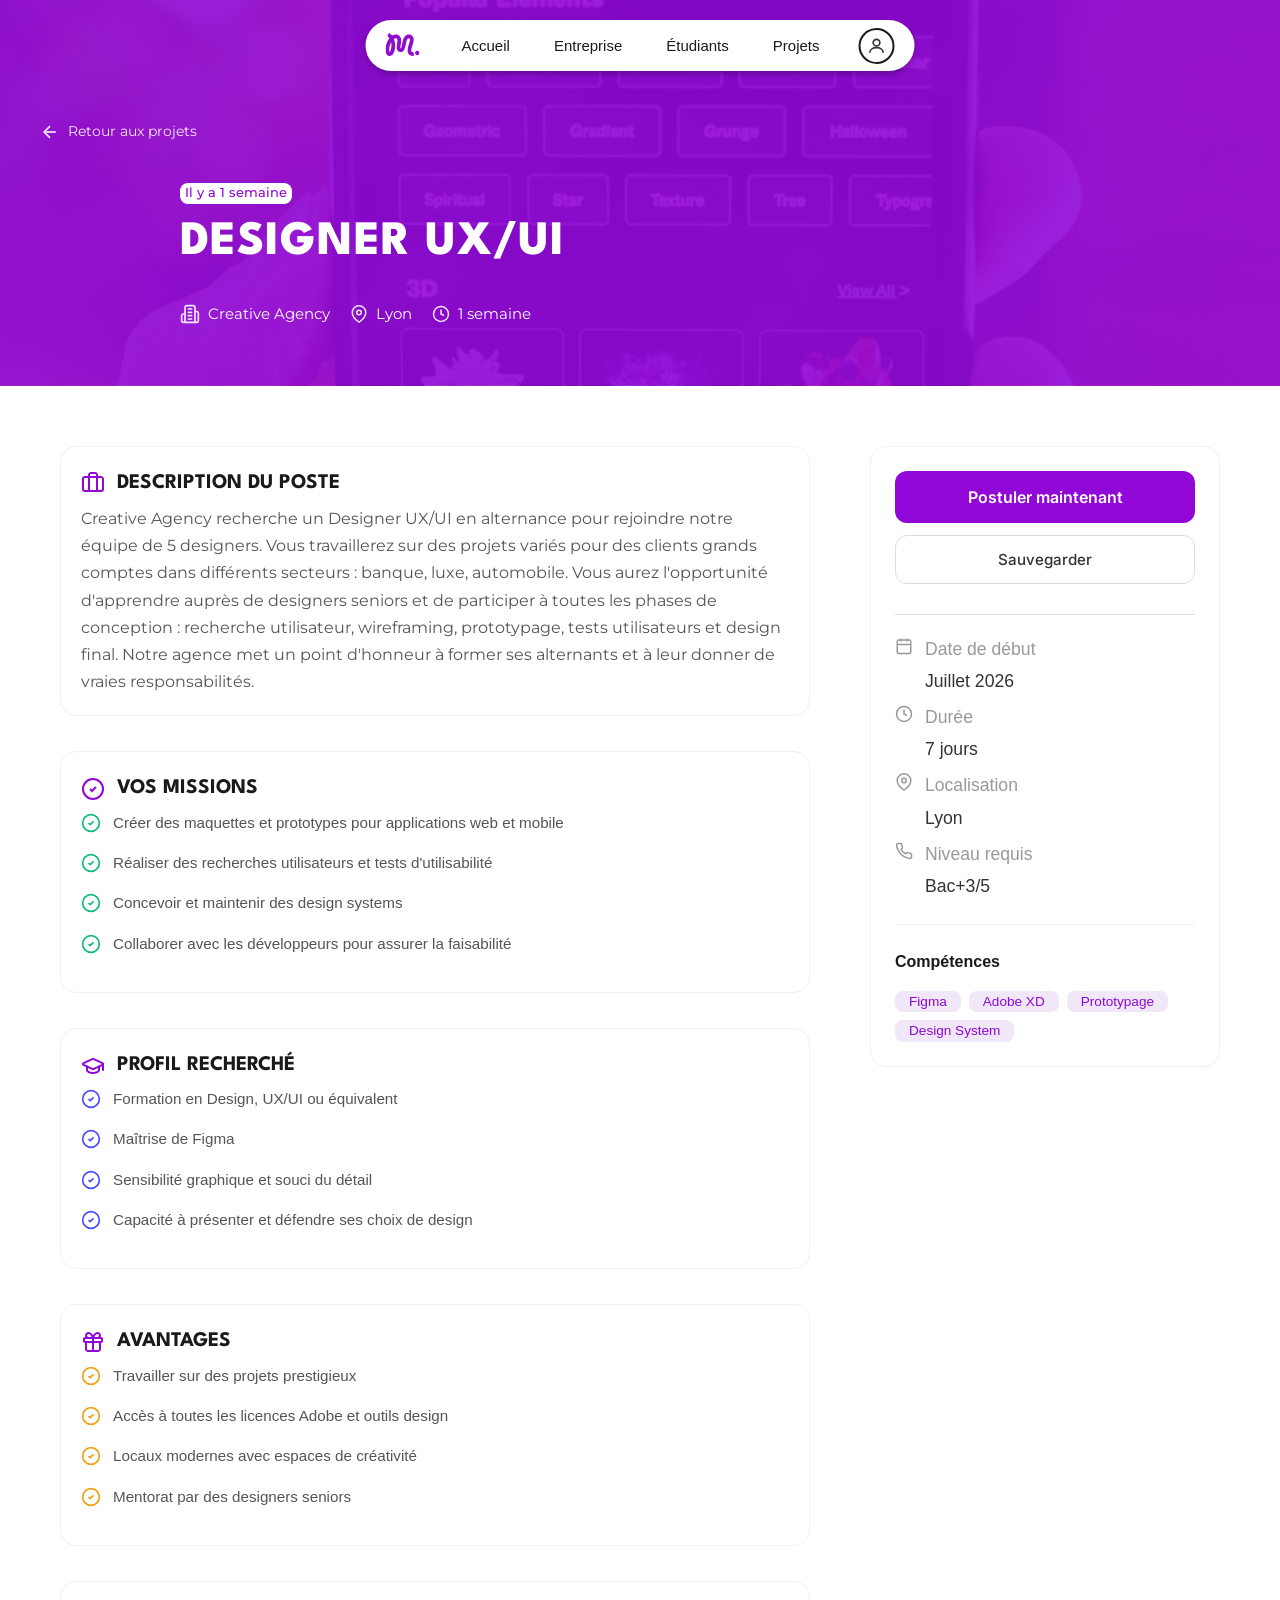
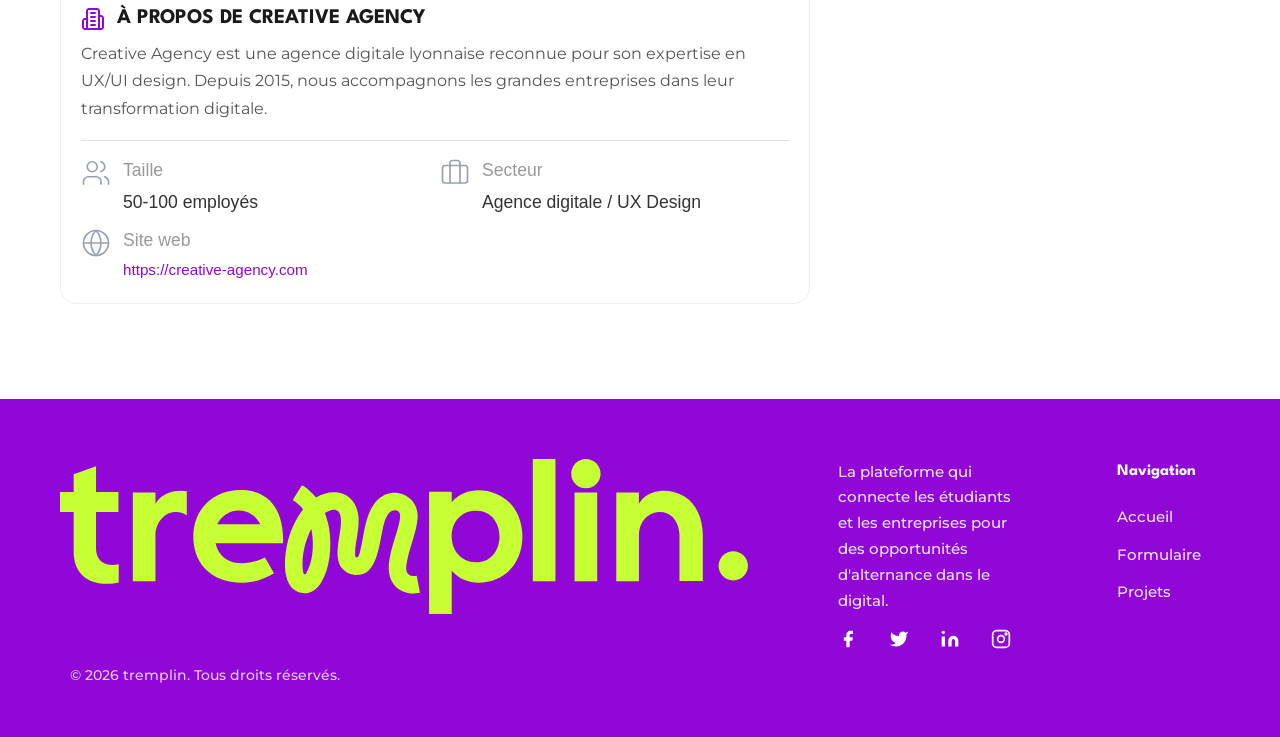
==== commit cef76f1a: "Update homepage fonts and styling: League Spartan for titles, Montserrat for text, Inter for buttons" ====
--- a/detail-projet.html
+++ b/detail-projet.html
@@ -11,7 +11,12 @@
     <!-- Navigation -->
     <nav class="navbar">
         <div class="nav-container">
-            <a href="index.html" class="logo">m.</a>
+            <a href="index.html" class="logo">
+                <svg width="34" height="23" viewBox="0 0 34 23" fill="none" xmlns="http://www.w3.org/2000/svg">
+                    <path d="M31.7251 22.205C32.9281 22.205 33.9033 21.2298 33.9033 20.0269C33.9033 18.8239 32.9281 17.8488 31.7251 17.8488C30.5222 17.8488 29.547 18.8239 29.547 20.0269C29.547 21.2298 30.5222 22.205 31.7251 22.205Z" fill="#910DCE"/>
+                    <path d="M27.986 19.25C27.986 19.25 27.7479 19.2977 27.6359 19.3008C25.3147 19.3677 25.6574 17.4427 26.0044 15.7743C26.5904 12.9573 28.0155 9.6709 28.183 6.86578C28.4574 2.26577 23.0603 -0.114616 19.7988 3.01567C16.9548 5.74508 16.8718 10.5935 15.9362 14.1568C15.8652 14.427 15.6878 15.0457 15.4939 15.2324C15.371 15.3506 15.1168 15.3926 15.0053 15.2454C14.8933 15.097 14.8788 14.4177 14.8913 14.2118C15.1075 10.6225 16.8122 6.44986 14.2757 3.25994C12.3719 0.865547 8.99577 1.14455 6.60398 2.61635C4.55601 0.276413 3.58312 0 3.58312 0L1.64199 3.12717C1.64199 3.12717 1.89402 3.30298 1.97285 3.36106C3.2704 4.31477 3.84553 5.13831 3.84553 5.13831C2.19741 7.3346 1.00826 9.96184 0.436237 12.6513C-0.1809 15.5539 -0.645569 21.2176 2.71757 22.6463C4.75672 23.5129 6.50129 22.4472 7.62355 20.7607C9.63261 17.7419 9.95312 12.7027 9.37954 9.2109C9.19388 8.07983 8.85731 6.97832 8.47354 5.90273C9.97075 4.94021 11.6215 4.75403 11.8559 6.95498C12.1992 10.175 9.88466 15.1028 12.2542 17.8197C13.4418 19.1816 15.7905 19.5021 17.3017 18.5131C19.7127 16.9345 20.167 11.9071 20.7764 9.2721C21.0704 8.001 21.6979 5.19018 23.4534 5.34835C24.3952 5.4334 24.5388 6.31035 24.4304 7.07374C23.8569 11.1251 20.3184 17.3991 23.1246 21.075C24.4014 22.747 26.6578 23.2946 28.6627 22.8543L27.986 19.2505V19.25ZM4.43777 18.7942C4.31175 18.9803 4.02496 18.942 3.95547 18.7278C3.90931 18.5867 3.04688 15.2189 5.0715 10.3783C5.18248 10.1128 5.35881 9.6849 5.50868 9.45257C5.53098 9.41782 5.53773 9.33174 5.60671 9.39604C5.6596 9.44531 5.81 10.6511 5.82711 10.8258C6.28193 15.5026 4.83243 18.2113 4.43777 18.7936V18.7942Z" fill="#910DCE"/>
+                </svg>
+            </a>
             <button class="mobile-menu-btn" aria-label="Menu">
                 <span></span>
                 <span></span>
@@ -46,14 +51,20 @@
                 </a>
             </div>
             <div class="hero-main">
-                <span class="detail-badge">Bac+3/5</span>
+                <span class="detail-badge">Il y a 1 semaine</span>
                 <h1>DESIGNER UX/UI</h1>
                 <div class="detail-meta">
                     <div class="meta-item">
-                        <svg width="18" height="18" viewBox="0 0 24 24" fill="none" stroke="currentColor" stroke-width="2">
-                            <rect x="3" y="3" width="18" height="18" rx="2"></rect>
-                            <path d="M9 3v18"></path>
-                        </svg>
+                        <svg width="20" height="20" viewBox="0 0 20 20" fill="none" xmlns="http://www.w3.org/2000/svg">
+<path d="M5 18.3333V3.33334C5 2.89131 5.17559 2.46739 5.48816 2.15483C5.80072 1.84227 6.22464 1.66667 6.66667 1.66667H13.3333C13.7754 1.66667 14.1993 1.84227 14.5118 2.15483C14.8244 2.46739 15 2.89131 15 3.33334V18.3333H5Z" stroke="white" stroke-width="1.66667" stroke-linecap="round" stroke-linejoin="round"/>
+<path d="M5.00008 10H3.33341C2.89139 10 2.46746 10.1756 2.1549 10.4882C1.84234 10.8007 1.66675 11.2246 1.66675 11.6667V16.6667C1.66675 17.1087 1.84234 17.5326 2.1549 17.8452C2.46746 18.1577 2.89139 18.3333 3.33341 18.3333H5.00008" stroke="white" stroke-width="1.66667" stroke-linecap="round" stroke-linejoin="round"/>
+<path d="M15 7.5H16.6667C17.1087 7.5 17.5326 7.6756 17.8452 7.98816C18.1577 8.30072 18.3333 8.72464 18.3333 9.16667V16.6667C18.3333 17.1087 18.1577 17.5326 17.8452 17.8452C17.5326 18.1577 17.1087 18.3333 16.6667 18.3333H15" stroke="white" stroke-width="1.66667" stroke-linecap="round" stroke-linejoin="round"/>
+<path d="M8.33325 5H11.6666" stroke="white" stroke-width="1.66667" stroke-linecap="round" stroke-linejoin="round"/>
+<path d="M8.33325 8.33334H11.6666" stroke="white" stroke-width="1.66667" stroke-linecap="round" stroke-linejoin="round"/>
+<path d="M8.33325 11.6667H11.6666" stroke="white" stroke-width="1.66667" stroke-linecap="round" stroke-linejoin="round"/>
+<path d="M8.33325 15H11.6666" stroke="white" stroke-width="1.66667" stroke-linecap="round" stroke-linejoin="round"/>
+</svg>
+
                         <span>Creative Agency</span>
                     </div>
                     <div class="meta-item">
@@ -68,7 +79,7 @@
                             <circle cx="12" cy="12" r="10"></circle>
                             <path d="M12 6v6l4 2"></path>
                         </svg>
-                        <span>18 mois</span>
+                        <span>1 semaine</span>
                     </div>
                 </div>
             </div>
@@ -81,10 +92,11 @@
             <!-- Description -->
             <section class="detail-section">
                 <h2 class="section-title">
-                    <svg width="24" height="24" viewBox="0 0 24 24" fill="none" stroke="currentColor" stroke-width="2">
-                        <rect x="3" y="3" width="18" height="18" rx="2"></rect>
-                        <path d="M9 3v18"></path>
-                    </svg>
+                    <svg width="24" height="24" viewBox="0 0 24 24" fill="none" xmlns="http://www.w3.org/2000/svg">
+<path d="M16 20V4C16 3.46957 15.7893 2.96086 15.4142 2.58579C15.0391 2.21071 14.5304 2 14 2H10C9.46957 2 8.96086 2.21071 8.58579 2.58579C8.21071 2.96086 8 3.46957 8 4V20" stroke="#9007D8" stroke-width="2" stroke-linecap="round" stroke-linejoin="round"/>
+<path d="M20 6H4C2.89543 6 2 6.89543 2 8V18C2 19.1046 2.89543 20 4 20H20C21.1046 20 22 19.1046 22 18V8C22 6.89543 21.1046 6 20 6Z" stroke="#9007D8" stroke-width="2" stroke-linecap="round" stroke-linejoin="round"/>
+</svg>
+
                     DESCRIPTION DU POSTE
                 </h2>
                 <p class="section-text">Creative Agency recherche un Designer UX/UI en alternance pour rejoindre notre équipe de 5 designers. Vous travaillerez sur des projets variés pour des clients grands comptes dans différents secteurs : banque, luxe, automobile. Vous aurez l'opportunité d'apprendre auprès de designers seniors et de participer à toutes les phases de conception : recherche utilisateur, wireframing, prototypage, tests utilisateurs et design final. Notre agence met un point d'honneur à former ses alternants et à leur donner de vraies responsabilités.</p>
@@ -128,23 +140,18 @@
                         </svg>
                         <span>Collaborer avec les développeurs pour assurer la faisabilité</span>
                     </li>
-                    <li>
-                        <svg width="20" height="20" viewBox="0 0 24 24" fill="none" stroke="currentColor" stroke-width="2">
-                            <circle cx="12" cy="12" r="10"></circle>
-                            <path d="M9 12l2 2 4-4"></path>
-                        </svg>
-                        <span>Participer aux ateliers clients et présentations</span>
-                    </li>
                 </ul>
             </section>
 
             <!-- Profil recherché -->
             <section class="detail-section">
                 <h2 class="section-title">
-                    <svg width="24" height="24" viewBox="0 0 24 24" fill="none" stroke="currentColor" stroke-width="2">
-                        <circle cx="12" cy="8" r="4"></circle>
-                        <path d="M4 20c0-4 4-6 8-6s8 2 8 6"></path>
-                    </svg>
+                    <svg width="24" height="24" viewBox="0 0 24 24" fill="none" xmlns="http://www.w3.org/2000/svg">
+<path d="M21.42 10.922C21.5991 10.843 21.751 10.7133 21.857 10.5488C21.963 10.3843 22.0184 10.1924 22.0164 9.99673C22.0143 9.80108 21.955 9.61031 21.8456 9.44807C21.7362 9.28584 21.5817 9.15925 21.401 9.08399L12.83 5.17999C12.5695 5.06114 12.2864 4.99963 12 4.99963C11.7137 4.99963 11.4306 5.06114 11.17 5.17999L2.60004 9.07999C2.42201 9.15796 2.27056 9.28613 2.16421 9.44881C2.05786 9.61149 2.00122 9.80163 2.00122 9.99599C2.00122 10.1903 2.05786 10.3805 2.16421 10.5432C2.27056 10.7059 2.42201 10.834 2.60004 10.912L11.17 14.82C11.4306 14.9388 11.7137 15.0003 12 15.0003C12.2864 15.0003 12.5695 14.9388 12.83 14.82L21.42 10.922Z" stroke="#9007D8" stroke-width="2" stroke-linecap="round" stroke-linejoin="round"/>
+<path d="M22 10V16" stroke="#9007D8" stroke-width="2" stroke-linecap="round" stroke-linejoin="round"/>
+<path d="M6 12.5V16C6 16.7956 6.63214 17.5587 7.75736 18.1213C8.88258 18.6839 10.4087 19 12 19C13.5913 19 15.1174 18.6839 16.2426 18.1213C17.3679 17.5587 18 16.7956 18 16V12.5" stroke="#9007D8" stroke-width="2" stroke-linecap="round" stroke-linejoin="round"/>
+</svg>
+
                     PROFIL RECHERCHÉ
                 </h2>
                 <ul class="profile-list">
@@ -153,21 +160,14 @@
                             <circle cx="12" cy="12" r="10"></circle>
                             <path d="M9 12l2 2 4-4"></path>
                         </svg>
-                        <span>Formation Bac+3 à Bac+5 en Design, UX ou équivalent</span>
-                    </li>
-                    <li>
-                        <svg width="20" height="20" viewBox="0 0 24 24" fill="none" stroke="currentColor" stroke-width="2">
-                            <circle cx="12" cy="12" r="10"></circle>
-                            <path d="M9 12l2 2 4-4"></path>
-                        </svg>
-                        <span>Portfolio démontrant vos compétences en UX/UI</span>
-                    </li>
-                    <li>
-                        <svg width="20" height="20" viewBox="0 0 24 24" fill="none" stroke="currentColor" stroke-width="2">
-                            <circle cx="12" cy="12" r="10"></circle>
-                            <path d="M9 12l2 2 4-4"></path>
-                        </svg>
-                        <span>Maîtrise de Figma obligatoire</span>
+                        <span>Formation en Design, UX/UI ou équivalent</span>
+                    </li>
+                    <li>
+                        <svg width="20" height="20" viewBox="0 0 24 24" fill="none" stroke="currentColor" stroke-width="2">
+                            <circle cx="12" cy="12" r="10"></circle>
+                            <path d="M9 12l2 2 4-4"></path>
+                        </svg>
+                        <span>Maîtrise de Figma</span>
                     </li>
                     <li>
                         <svg width="20" height="20" viewBox="0 0 24 24" fill="none" stroke="currentColor" stroke-width="2">
@@ -189,11 +189,13 @@
             <!-- Avantages -->
             <section class="detail-section">
                 <h2 class="section-title">
-                    <svg width="24" height="24" viewBox="0 0 24 24" fill="none" stroke="currentColor" stroke-width="2">
-                        <rect x="3" y="3" width="18" height="18" rx="2"></rect>
-                        <path d="M12 8v8"></path>
-                        <path d="M8 12h8"></path>
-                    </svg>
+                    <svg width="24" height="24" viewBox="0 0 24 24" fill="none" xmlns="http://www.w3.org/2000/svg">
+<path d="M20 8H4C3.44772 8 3 8.44772 3 9V11C3 11.5523 3.44772 12 4 12H20C20.5523 12 21 11.5523 21 11V9C21 8.44772 20.5523 8 20 8Z" stroke="#9007D8" stroke-width="2" stroke-linecap="round" stroke-linejoin="round"/>
+<path d="M12 8V21" stroke="#9007D8" stroke-width="2" stroke-linecap="round" stroke-linejoin="round"/>
+<path d="M19 12V19C19 19.5304 18.7893 20.0391 18.4142 20.4142C18.0391 20.7893 17.5304 21 17 21H7C6.46957 21 5.96086 20.7893 5.58579 20.4142C5.21071 20.0391 5 19.5304 5 19V12" stroke="#9007D8" stroke-width="2" stroke-linecap="round" stroke-linejoin="round"/>
+<path d="M7.5 7.99995C6.83696 7.99995 6.20107 7.73656 5.73223 7.26772C5.26339 6.79887 5 6.16299 5 5.49995C5 4.83691 5.26339 4.20102 5.73223 3.73218C6.20107 3.26334 6.83696 2.99995 7.5 2.99995C8.46469 2.98314 9.41003 3.45121 10.2127 4.34311C11.0154 5.23501 11.6383 6.50935 12 7.99995C12.3617 6.50935 12.9846 5.23501 13.7873 4.34311C14.59 3.45121 15.5353 2.98314 16.5 2.99995C17.163 2.99995 17.7989 3.26334 18.2678 3.73218C18.7366 4.20102 19 4.83691 19 5.49995C19 6.16299 18.7366 6.79887 18.2678 7.26772C17.7989 7.73656 17.163 7.99995 16.5 7.99995" stroke="#9007D8" stroke-width="2" stroke-linecap="round" stroke-linejoin="round"/>
+</svg>
+
                     AVANTAGES
                 </h2>
                 <ul class="advantages-list">
@@ -223,20 +225,6 @@
                             <circle cx="12" cy="12" r="10"></circle>
                             <path d="M9 12l2 2 4-4"></path>
                         </svg>
-                        <span>Participation aux conférences design (UX Days, etc.)</span>
-                    </li>
-                    <li>
-                        <svg width="20" height="20" viewBox="0 0 24 24" fill="none" stroke="currentColor" stroke-width="2">
-                            <circle cx="12" cy="12" r="10"></circle>
-                            <path d="M9 12l2 2 4-4"></path>
-                        </svg>
-                        <span>Télétravail ponctuel possible</span>
-                    </li>
-                    <li>
-                        <svg width="20" height="20" viewBox="0 0 24 24" fill="none" stroke="currentColor" stroke-width="2">
-                            <circle cx="12" cy="12" r="10"></circle>
-                            <path d="M9 12l2 2 4-4"></path>
-                        </svg>
                         <span>Mentorat par des designers seniors</span>
                     </li>
                 </ul>
@@ -245,40 +233,51 @@
             <!-- À propos -->
             <section class="detail-section">
                 <h2 class="section-title">
-                    <svg width="24" height="24" viewBox="0 0 24 24" fill="none" stroke="currentColor" stroke-width="2">
-                        <rect x="3" y="3" width="18" height="18" rx="2"></rect>
-                        <path d="M9 3v18"></path>
-                    </svg>
+                    <svg width="24" height="24" viewBox="0 0 24 24" fill="none" xmlns="http://www.w3.org/2000/svg">
+<path d="M6 22V4C6 3.46957 6.21071 2.96086 6.58579 2.58579C6.96086 2.21071 7.46957 2 8 2H16C16.5304 2 17.0391 2.21071 17.4142 2.58579C17.7893 2.96086 18 3.46957 18 4V22H6Z" stroke="#9007D8" stroke-width="2" stroke-linecap="round" stroke-linejoin="round"/>
+<path d="M6 12H4C3.46957 12 2.96086 12.2107 2.58579 12.5858C2.21071 12.9609 2 13.4696 2 14V20C2 20.5304 2.21071 21.0391 2.58579 21.4142C2.96086 21.7893 3.46957 22 4 22H6" stroke="#9007D8" stroke-width="2" stroke-linecap="round" stroke-linejoin="round"/>
+<path d="M18 9H20C20.5304 9 21.0391 9.21071 21.4142 9.58579C21.7893 9.96086 22 10.4696 22 11V20C22 20.5304 21.7893 21.0391 21.4142 21.4142C21.0391 21.7893 20.5304 22 20 22H18" stroke="#9007D8" stroke-width="2" stroke-linecap="round" stroke-linejoin="round"/>
+<path d="M10 6H14" stroke="#9007D8" stroke-width="2" stroke-linecap="round" stroke-linejoin="round"/>
+<path d="M10 10H14" stroke="#9007D8" stroke-width="2" stroke-linecap="round" stroke-linejoin="round"/>
+<path d="M10 14H14" stroke="#9007D8" stroke-width="2" stroke-linecap="round" stroke-linejoin="round"/>
+<path d="M10 18H14" stroke="#9007D8" stroke-width="2" stroke-linecap="round" stroke-linejoin="round"/>
+</svg>
+
                     À PROPOS DE CREATIVE AGENCY
                 </h2>
                 <p class="section-text">Creative Agency est une agence digitale lyonnaise reconnue pour son expertise en UX/UI design. Depuis 2015, nous accompagnons les grandes entreprises dans leur transformation digitale.</p>
                 <div class="company-info">
                     <div class="info-item">
-                        <svg width="20" height="20" viewBox="0 0 24 24" fill="none" stroke="currentColor" stroke-width="2">
-                            <circle cx="12" cy="8" r="4"></circle>
-                            <path d="M4 20c0-4 4-6 8-6s8 2 8 6"></path>
-                        </svg>
+                        <svg width="30" height="30" viewBox="0 0 30 30" fill="none" xmlns="http://www.w3.org/2000/svg">
+<path d="M20 26.25V23.75C20 22.4239 19.4732 21.1521 18.5355 20.2145C17.5979 19.2768 16.3261 18.75 15 18.75H7.5C6.17392 18.75 4.90215 19.2768 3.96447 20.2145C3.02678 21.1521 2.5 22.4239 2.5 23.75V26.25" stroke="#99A1AF" stroke-width="1.66667" stroke-linecap="round" stroke-linejoin="round"/>
+<path d="M11.25 13.75C14.0114 13.75 16.25 11.5114 16.25 8.75C16.25 5.98858 14.0114 3.75 11.25 3.75C8.48858 3.75 6.25 5.98858 6.25 8.75C6.25 11.5114 8.48858 13.75 11.25 13.75Z" stroke="#99A1AF" stroke-width="1.66667" stroke-linecap="round" stroke-linejoin="round"/>
+<path d="M27.5 26.25V23.75C27.4992 22.6421 27.1304 21.5659 26.4517 20.6904C25.773 19.8148 24.8227 19.1894 23.75 18.9125" stroke="#99A1AF" stroke-width="1.66667" stroke-linecap="round" stroke-linejoin="round"/>
+<path d="M20 3.91248C21.0755 4.18785 22.0288 4.81335 22.7095 5.69036C23.3903 6.56738 23.7598 7.64601 23.7598 8.75623C23.7598 9.86644 23.3903 10.9451 22.7095 11.8221C22.0288 12.6991 21.0755 13.3246 20 13.6" stroke="#99A1AF" stroke-width="1.66667" stroke-linecap="round" stroke-linejoin="round"/>
+</svg>
+
                         <div>
                             <span class="info-label">Taille</span>
                             <span class="info-value">50-100 employés</span>
                         </div>
                     </div>
                     <div class="info-item">
-                        <svg width="20" height="20" viewBox="0 0 24 24" fill="none" stroke="currentColor" stroke-width="2">
-                            <rect x="3" y="3" width="18" height="18" rx="2"></rect>
-                            <path d="M9 3v18"></path>
-                        </svg>
+                        <svg width="30" height="30" viewBox="0 0 30 30" fill="none" xmlns="http://www.w3.org/2000/svg">
+<path d="M20 25V5C20 4.33696 19.7366 3.70107 19.2678 3.23223C18.7989 2.76339 18.163 2.5 17.5 2.5H12.5C11.837 2.5 11.2011 2.76339 10.7322 3.23223C10.2634 3.70107 10 4.33696 10 5V25" stroke="#99A1AF" stroke-width="1.66667" stroke-linecap="round" stroke-linejoin="round"/>
+<path d="M25 7.5H5C3.61929 7.5 2.5 8.61929 2.5 10V22.5C2.5 23.8807 3.61929 25 5 25H25C26.3807 25 27.5 23.8807 27.5 22.5V10C27.5 8.61929 26.3807 7.5 25 7.5Z" stroke="#99A1AF" stroke-width="1.66667" stroke-linecap="round" stroke-linejoin="round"/>
+</svg>
+
                         <div>
                             <span class="info-label">Secteur</span>
                             <span class="info-value">Agence digitale / UX Design</span>
                         </div>
                     </div>
                     <div class="info-item">
-                        <svg width="20" height="20" viewBox="0 0 24 24" fill="none" stroke="currentColor" stroke-width="2">
-                            <circle cx="12" cy="12" r="10"></circle>
-                            <path d="M2 12h20"></path>
-                            <path d="M12 2a15.3 15.3 0 0 1 4 10 15.3 15.3 0 0 1-4 10 15.3 15.3 0 0 1-4-10 15.3 15.3 0 0 1 4-10z"></path>
-                        </svg>
+                        <svg width="30" height="30" viewBox="0 0 30 30" fill="none" xmlns="http://www.w3.org/2000/svg">
+<path d="M15 27.5C21.9036 27.5 27.5 21.9036 27.5 15C27.5 8.09644 21.9036 2.5 15 2.5C8.09644 2.5 2.5 8.09644 2.5 15C2.5 21.9036 8.09644 27.5 15 27.5Z" stroke="#99A1AF" stroke-width="1.66667" stroke-linecap="round" stroke-linejoin="round"/>
+<path d="M15 2.5C11.7903 5.87019 10 10.3459 10 15C10 19.6541 11.7903 24.1298 15 27.5C18.2097 24.1298 20 19.6541 20 15C20 10.3459 18.2097 5.87019 15 2.5Z" stroke="#99A1AF" stroke-width="1.66667" stroke-linecap="round" stroke-linejoin="round"/>
+<path d="M2.5 15H27.5" stroke="#99A1AF" stroke-width="1.66667" stroke-linecap="round" stroke-linejoin="round"/>
+</svg>
+
                         <div>
                             <span class="info-label">Site web</span>
                             <a href="https://creative-agency.com" class="info-link">https://creative-agency.com</a>
@@ -315,7 +314,7 @@
                         </svg>
                         <div>
                             <span class="info-label">Durée</span>
-                            <span class="info-value">18 mois</span>
+                            <span class="info-value">7 jours</span>
                         </div>
                     </div>
 
@@ -354,11 +353,51 @@
         </aside>
     </div>
 
+    <!-- Login Modal -->
+    <div id="loginModal" class="login-modal">
+        <div class="login-modal-content">
+            <h2 class="login-modal-title">INFORMATIONS DE CONNEXION</h2>
+            <p class="login-modal-subtitle">Tous les champs marqués d'un astérisque (*) sont obligatoires</p>
+            
+            <form id="loginForm" class="login-form">
+                <div class="login-form-row">
+                    <div class="login-form-group">
+                        <label for="email">Email *</label>
+                        <input type="email" id="email" name="email" placeholder="Jean" required>
+                    </div>
+                    <div class="login-form-group">
+                        <label for="password">Mot de passe *</label>
+                        <input type="password" id="password" name="password" placeholder="••••••••" required>
+                    </div>
+                </div>
+                
+                <div class="login-form-footer">
+                    <a href="#" class="forgot-password">Mot de passe oublié ?</a>
+                    <div class="login-form-actions">
+                        <button type="button" class="btn-no-account">Pas encore de compte ?</button>
+                        <button type="submit" class="btn-login">Se connecter</button>
+                    </div>
+                </div>
+            </form>
+        </div>
+    </div>
+
     <!-- Footer -->
     <footer class="footer">
         <div class="footer-content">
             <div class="footer-brand">
-                <h2 class="footer-logo">tremplin.</h2>
+                <svg class="footer-logo" width="688" height="155" viewBox="0 0 688 155" fill="none" xmlns="http://www.w3.org/2000/svg">
+<path d="M391.734 43.2249V33.1668L391.358 32.7908H369.103V155H391.726V111.783C405.427 127.92 430.924 126.667 446.544 114.016C465.72 98.474 467.381 65.3622 452.137 46.5855C437.81 28.9368 407.134 24.7694 391.718 43.2249H391.734ZM416.229 103.292C384.339 103.284 383.054 53.4084 414.803 51.7477C447.32 50.04 447.641 103.299 416.229 103.292Z" fill="#C6FF34"/>
+<path d="M186.694 31.3337C153.12 27.6912 129.103 52.6563 133.92 86.0423C138.464 117.501 169.57 129.056 197.896 121.449C203.591 119.922 208.941 117.384 213.97 114.36L204.977 98.3878C204.977 98.3878 185.284 108.751 169.022 101.639C161.682 98.427 157.358 91.7607 155.517 84.2093H222.986C222.986 84.2093 227.686 35.7831 186.686 31.3337H186.694ZM157.256 65.3308C160.687 58.1397 167.463 52.9305 175.5 51.8024C176.683 51.6693 177.889 51.5909 179.111 51.5753C188.417 51.7084 196.447 57.278 200.285 65.3229H157.256V65.3308Z" fill="#C6FF34"/>
+<path d="M624.003 37.3106C612.057 30.0333 594.416 29.3988 583.512 38.9948C581.593 40.6868 580.386 42.6687 578.921 44.7132V33.5349H556.291V122.217H578.921V76.3602C579.336 47.541 617.509 43.7026 619.459 75.1382V121.974H642.819V75.3888C642.364 60.3565 637.343 45.4495 624.003 37.3184V37.3106Z" fill="#C6FF34"/>
+<path d="M36.0337 89.81V52.9146H58.0536L58.4296 52.5386V33.4094L58.0536 33.0334H36.0494V7.19873L13.6773 15.1496V33.0334H0.375989L0 33.4094V52.5386L0.375989 52.9146H13.6773V93.3664C13.6773 95.7869 13.8573 98.2074 14.3038 100.581C17.8524 119.546 34.099 126.862 53.5572 124.418C55.2805 124.199 56.9726 123.69 58.6881 123.455V105.32C35.8459 109.456 36.2218 91.3375 36.0494 89.81H36.0337Z" fill="#C6FF34"/>
+<path d="M97.957 41.1178L95.466 44.7133V33.535H72.843V122.217H95.466V75.6318C95.748 61.328 108.109 48.724 122.883 54.2152C124.238 54.7244 125.452 55.6174 126.8 56.1423V32.2973C116.499 30.5897 105.07 33.206 97.9648 41.1256L97.957 41.1178Z" fill="#C6FF34"/>
+<path d="M495.448 0H472.818V122.209H495.448V0Z" fill="#C6FF34"/>
+<path d="M537.185 33.5347H514.554V122.217H537.185V33.5347Z" fill="#C6FF34"/>
+<path d="M525.873 29.344C533.976 29.344 540.545 22.7751 540.545 14.672C540.545 6.56889 533.976 0 525.873 0C517.77 0 511.201 6.56889 511.201 14.672C511.201 22.7751 517.77 29.344 525.873 29.344Z" fill="#C6FF34"/>
+<path d="M673.251 121.52C681.355 121.52 687.923 114.951 687.923 106.848C687.923 98.7447 681.355 92.1758 673.251 92.1758C665.148 92.1758 658.579 98.7447 658.579 106.848C658.579 114.951 665.148 121.52 673.251 121.52Z" fill="#C6FF34"/>
+<path d="M356.734 116.788C356.734 116.788 355.614 117.016 355.089 117.031C344.161 117.345 345.775 108.281 347.412 100.432C350.17 87.1702 356.883 71.6992 357.666 58.4999C358.959 36.8483 333.555 25.6387 318.202 40.3734C304.814 53.2202 304.422 76.0467 300.02 92.8181C299.683 94.0949 298.853 97.0012 297.936 97.8785C297.357 98.4347 296.158 98.6305 295.633 97.9412C295.109 97.244 295.038 94.048 295.093 93.0766C296.111 76.1799 304.133 56.5415 292.194 41.5249C283.233 30.2526 267.339 31.5686 256.083 38.4933C246.44 27.4795 241.865 26.1792 241.865 26.1792L232.731 40.8982C232.731 40.8982 233.914 41.7285 234.29 41.9949C240.4 46.4834 243.102 50.361 243.102 50.361C235.347 60.7011 229.747 73.0622 227.052 85.7289C224.146 99.3904 221.96 126.055 237.791 132.776C247.387 136.858 255.605 131.836 260.884 123.901C270.339 109.691 271.851 85.9717 269.149 69.5372C268.271 64.2105 266.689 59.0247 264.887 53.9643C271.937 49.4366 279.708 48.5593 280.813 58.9151C282.426 74.0727 271.53 97.2675 282.685 110.059C288.278 116.467 299.331 117.979 306.444 113.326C317.794 105.9 319.933 82.2273 322.8 69.827C324.186 63.8423 327.14 50.6116 335.404 51.3558C339.837 51.7553 340.511 55.8835 340.002 59.4791C337.299 78.5456 320.646 108.085 333.853 125.389C339.861 133.262 350.483 135.839 359.922 133.763L356.734 116.796V116.788ZM245.883 114.642C245.288 115.519 243.941 115.339 243.612 114.329C243.392 113.663 239.335 97.808 248.868 75.0284C249.393 73.7751 250.223 71.7619 250.928 70.673C251.038 70.5085 251.061 70.1012 251.39 70.4067C251.641 70.6417 252.346 76.3131 252.424 77.1356C254.563 99.1475 247.74 111.9 245.883 114.642Z" fill="#C6FF34"/>
+</svg>
             </div>
             <div class="footer-description">
                 <p>La plateforme qui connecte les étudiants et les entreprises pour des opportunités d'alternance dans le digital.</p>
@@ -400,7 +439,7 @@
             <div class="footer-contact">
                 <h4>Contact</h4>
                 <ul>
-                    <li><a href="mailto:contact@alternhub.fr">contact@alternhub.fr</a></li>
+                    <li><a href="mailto:contact@tremplin.fr">contact@tremplin.fr</a></li>
                     <li>01 23 45 67 89</li>
                     <li>Paris, France</li>
                 </ul>
@@ -410,5 +449,53 @@
             <p>&copy; 2026 tremplin. Tous droits réservés.</p>
         </div>
     </footer>
+
+    <script>
+        // Login Modal Functionality
+        const loginModal = document.getElementById('loginModal');
+        const btnApply = document.querySelector('.btn-apply');
+        const loginForm = document.getElementById('loginForm');
+
+        // Open modal when clicking "Postuler maintenant"
+        btnApply.addEventListener('click', function() {
+            loginModal.classList.add('active');
+        });
+
+        // Close modal when clicking outside
+        loginModal.addEventListener('click', function(e) {
+            if (e.target === loginModal) {
+                loginModal.classList.remove('active');
+            }
+        });
+
+        // Handle form submission
+        loginForm.addEventListener('submit', function(e) {
+            e.preventDefault();
+            
+            const btnLogin = loginForm.querySelector('.btn-login');
+            
+            // Add loading animation
+            btnLogin.classList.add('loading');
+            
+            // Simulate login process
+            setTimeout(function() {
+                // Remove loading animation
+                btnLogin.classList.remove('loading');
+                
+                // Close modal
+                loginModal.classList.remove('active');
+                
+                // Add success pulse animation
+                btnApply.classList.add('success-animation');
+                
+                // After pulse animation, change to pending state
+                setTimeout(function() {
+                    btnApply.classList.remove('success-animation');
+                    btnApply.textContent = 'Candidature en attente';
+                    btnApply.classList.add('pending');
+                }, 600);
+            }, 1500);
+        });
+    </script>
 </body>
 </html>
--- a/styles.css
+++ b/styles.css
@@ -1,3 +1,5 @@
+@import url('https://fonts.googleapis.com/css2?family=Inter:wght@400;500;600;700&family=League+Spartan:wght@700&family=Montserrat:wght@500&display=swap');
+
 * {
     margin: 0;
     padding: 0;
@@ -38,23 +40,24 @@
     z-index: 1000;
     background: white;
     border-radius: 100px;
-    padding: 0px 20px;
-    box-shadow: 0 2px 15px rgba(0, 0, 0, 0.06);
+    /* padding: 0px 20px; */
+    box-shadow: 0 3px 5px rgba(0, 0, 0, 0.25);
 }
 
 .nav-container {
     display: flex;
     align-items: center;
+    padding: 0 20px;
 }
 
 .logo {
     font-size: 32px;
     font-weight: 700;
-    color: #9333ea;
+    color: #9007D8;
     font-style: italic;
     font-family: 'Georgia', serif;
     letter-spacing: -1px;
-    padding-right: 10px;
+    padding-right: 20px;
 }
 
 .nav-links {
@@ -66,10 +69,11 @@
 .nav-links a {
     padding: 10px 22px;
     border-radius: 30px;
-    font-weight: 500;
+    font-weight: 400;
     font-size: 15px;
+    transition: all 0.3s ease;
+    text-decoration: none;
     color: #1a1a1a;
-    transition: color 0.3s ease;
     position: relative;
     z-index: 1;
 }
@@ -77,7 +81,7 @@
 .nav-links::before {
     content: '';
     position: absolute;
-    background: #9333ea;
+    background: #9007D8;
     border-radius: 30px;
     height: 38px;
     transition: all 0.4s cubic-bezier(0.4, 0, 0.2, 1);
@@ -113,14 +117,15 @@
 }
 
 .profile-icon:hover {
-    border-color: #9333ea;
-    color: #9333ea;
+    border-color: #9007D8;
+    color: #9007D8;
 }
 
 /* Hero Section */
 .hero {
     display: flex;
     min-height: 100vh;
+    position: relative;
 }
 
 .hero-entreprises,
@@ -131,20 +136,22 @@
     justify-content: center;
     padding: 100px 60px 60px;
     position: relative;
+}
+
+.hero-entreprises {
+    background: linear-gradient(rgba(198, 255, 52, 0.92), rgba(198, 255, 52, 0.92)),
+                url('./assets/images/entreprise.png');
+    background-color: #C6FF34;
     background-size: cover;
-    background-position: center;
-}
-
-.hero-entreprises {
-    background: linear-gradient(rgba(200, 230, 0, 0.92), rgba(200, 230, 0, 0.92)),
-                url('https://images.unsplash.com/photo-1522071820081-009f0129c71c?w=800') center/cover;
-    background-color: #c8e600;
+    background-position: 1% center;
 }
 
 .hero-etudiants {
-    background: linear-gradient(rgba(147, 51, 234, 0.88), rgba(147, 51, 234, 0.88)),
-                url('https://images.unsplash.com/photo-1523240795612-9a054b0db644?w=800') center/cover;
-    background-color: #9333ea;
+    background: linear-gradient(rgba(144, 7, 216, 0.88), rgba(144, 7, 216, 0.88)),
+                url('./assets/images/etudiant.jpg');
+    background-color: #9007D8;
+    background-size: cover;
+    background-position: 10% center;
 }
 
 .hero-content {
@@ -154,8 +161,6 @@
 .hero-icon {
     width: 60px;
     height: 60px;
-    border: 2px solid currentColor;
-    border-radius: 12px;
     display: flex;
     align-items: center;
     justify-content: center;
@@ -171,7 +176,7 @@
 }
 
 .hero h1 {
-    font-size: 2.2rem;
+    font-size: 47px;
     font-weight: 700;
     margin-bottom: 25px;
     letter-spacing: 0.5px;
@@ -180,16 +185,22 @@
 
 .hero-entreprises h1 {
     color: #000;
+    font-family: 'League Spartan', sans-serif;
+    font-weight: 700;
 }
 
 .hero-etudiants h1 {
     color: white;
+    font-family: 'League Spartan', sans-serif;
+    font-weight: 700;
 }
 
 .hero p {
-    font-size: 0.95rem;
+    font-size: 17px;
     margin-bottom: 35px;
     line-height: 1.65;
+    font-family: 'Montserrat', sans-serif;
+    font-weight: 500;
 }
 
 .hero-entreprises p {
@@ -204,7 +215,7 @@
     display: inline-flex;
     align-items: center;
     gap: 10px;
-    padding: 14px 32px;
+    padding: 7px 32px;
     border-radius: 10px;
     font-weight: 500;
     font-size: 0.95rem;
@@ -212,6 +223,7 @@
     width: 100%;
     justify-content: center;
     border: none;
+    font-family: 'Inter', sans-serif;
 }
 
 .btn-dark {
@@ -226,12 +238,39 @@
 
 .btn-light {
     background: white;
-    color: #9333ea;
+    color: #9007D8;
 }
 
 .btn-light:hover {
     background: rgba(255, 255, 255, 0.9);
     transform: translateY(-2px);
+}
+
+/* Scroll Indicator */
+.scroll-indicator {
+    position: absolute;
+    bottom: 30px;
+    left: 50%;
+    transform: translateX(-50%);
+    z-index: 10;
+    animation: bounce 2s infinite;
+    cursor: pointer;
+}
+
+@keyframes bounce {
+    0%, 20%, 50%, 80%, 100% {
+        transform: translateX(-50%) translateY(0);
+    }
+    40% {
+        transform: translateX(-50%) translateY(-10px);
+    }
+    60% {
+        transform: translateX(-50%) translateY(-5px);
+    }
+}
+
+.scroll-indicator:hover {
+    animation-play-state: paused;
 }
 
 /* Mission Section */
@@ -247,6 +286,7 @@
     font-weight: 700;
     margin-bottom: 30px;
     color: #1a1a1a;
+    font-family: 'League Spartan', sans-serif;
 }
 
 .mission-text {
@@ -255,11 +295,13 @@
     font-size: 1.1rem;
     color: #666;
     line-height: 1.8;
+    font-family: 'Montserrat', sans-serif;
+    font-weight: 500;
 }
 
 .values {
     display: grid;
-    grid-template-columns: repeat(4, 1fr);
+    grid-template-columns: repeat(3, 1fr);
     gap: 40px;
 }
 
@@ -279,7 +321,12 @@
 
 .value-icon.purple {
     background: #f3e8ff;
-    color: #9333ea;
+    color: #1100ff;
+}
+
+.value-icon.green {
+    background: #d1fae5;
+    color: #10b981;
 }
 
 .value-icon.orange {
@@ -288,16 +335,19 @@
 }
 
 .value-card h3 {
-    font-size: 1rem;
-    font-weight: 700;
+    font-size: 24px;
+    font-weight: 600;
     margin-bottom: 15px;
     letter-spacing: 1px;
+    font-family: 'League Spartan', sans-serif;
 }
 
 .value-card p {
-    font-size: 0.95rem;
+    font-size: 18px;
     color: #666;
     line-height: 1.6;
+    font-family: 'Montserrat', sans-serif;
+    font-weight: 500;
 }
 
 /* Projects Section */
@@ -309,16 +359,25 @@
 }
 
 .projects h2 {
-    font-size: 2.5rem;
+    font-size: 56px;
     font-weight: 700;
     margin-bottom: 15px;
     color: #1a1a1a;
+    font-family: 'League Spartan', sans-serif;
 }
 
 .projects-subtitle {
     color: #666;
     margin-bottom: 50px;
-    font-size: 1.1rem;
+    font-size: 18px;
+    font-family: 'Montserrat', sans-serif;
+    font-weight: 500;
+}
+
+.projects-subtitle .tremplin-logo {
+    display: inline-block;
+    vertical-align: middle;
+    margin: 0 5px;
 }
 
 .project-cards {
@@ -356,13 +415,13 @@
 .project-rank {
     position: absolute;
     top: 15px;
-    left: 15px;
-    background: #9333ea;
-    color: white;
-    padding: 6px 12px;
-    border-radius: 20px;
-    font-size: 0.85rem;
-    font-weight: 600;
+    right: 15px;
+    background: white;
+    color: #9007D8;
+    padding: 2px 7px;
+    border-radius: 10px;
+    font-size: 0.65rem;
+    font-weight:500;
 }
 
 .project-content {
@@ -370,25 +429,33 @@
 }
 
 .project-content h3 {
-    font-size: 1.2rem;
+    font-size: 18px;
     font-weight: 600;
-    margin-bottom: 8px;
     color: #1a1a1a;
+    font-family: 'Montserrat', sans-serif;
 }
 
 .company-name {
-    color: #9333ea;
-    font-weight: 500;
-    font-size: 0.95rem;
-    display: block;
+    color: #9007D8;
+    font-weight: 500;
+    font-size: 18px;
+    display: flex;
+    align-items: center;
+    gap: 6px;
     margin-bottom: 15px;
 }
 
+.company-name svg {
+    flex-shrink: 0;
+}
+
 .project-content p {
-    color: #666;
-    font-size: 0.95rem;
+    color: #4A5565;
+    font-size: 15px;
     margin-bottom: 20px;
     line-height: 1.6;
+    font-family: 'Montserrat', sans-serif;
+    font-weight: 400;
 }
 
 .tech-tags {
@@ -400,7 +467,7 @@
 
 .tech-tags span {
     background: #f3f4f6;
-    padding: 6px 14px;
+    padding: 6px 11px;
     border-radius: 20px;
     font-size: 0.85rem;
     color: #555;
@@ -415,33 +482,76 @@
     font-weight: 500;
     color: #333;
     transition: all 0.3s ease;
+    font-family: 'Inter', sans-serif;
 }
 
 .btn-outline:hover {
-    border-color: #9333ea;
-    color: #9333ea;
+    border-color: #9007D8;
+    color: #9007D8;
+}
+
+.projects-cta {
+    margin-top: 50px;
+}
+
+.btn-outline-purple {
+    display: inline-block;
+    padding: 10px 60px;
+    border: 2px solid #9007D8;
+    border-radius: 8px;
+    text-align: center;
+    font-weight: 500;
+    color: #9007D8;
+    transition: all 0.3s ease;
+    text-decoration: none;
+    font-family: 'Inter', sans-serif;
+}
+
+.btn-outline-purple:hover {
+    background: #9007D8;
+    color: white;
+}
+
+.project-meta {
+    display: flex;
+    flex-direction: column;
+    gap: 3px;
+    margin-bottom: 15px;
+    font-size: 0.9rem;
+    color: #666;
+}
+
+.project-location,
+.project-duration {
+    display: flex;
+    align-items: center;
+    gap: 6px;
+}
+
+.project-location svg,
+.project-duration svg {
+    flex-shrink: 0;
 }
 
 /* Footer */
 .footer {
-    background: #9333ea;
+    background: #9007D8;
     color: white;
     padding: 60px;
 }
 
 .footer-content {
     max-width: 1200px;
-    margin: 0 auto;
     display: grid;
     grid-template-columns: 1.5fr 1.5fr 1fr 1fr;
-    gap: 60px;
+    gap: 90px;
     align-items: start;
 }
 
 .footer-logo {
     font-size: 3.5rem;
     font-weight: 700;
-    color: #c8e600;
+    color: #C6FF34;
     font-style: italic;
     letter-spacing: -2px;
 }
@@ -451,6 +561,8 @@
     line-height: 1.7;
     opacity: 0.9;
     margin-bottom: 20px;
+    font-family: 'Montserrat', sans-serif;
+    font-weight: 500;
 }
 
 .social-links {
@@ -460,10 +572,9 @@
 
 .social-links a {
     width: 36px;
-    height: 36px;
-    display: flex;
-    align-items: center;
-    justify-content: center;
+    height: 10px;
+    display: flex;
+    align-items: center;
     transition: opacity 0.3s ease;
 }
 
@@ -474,8 +585,9 @@
 .footer-nav h4,
 .footer-contact h4 {
     font-size: 1rem;
-    font-weight: 600;
+    font-weight: 700;
     margin-bottom: 20px;
+    font-family: 'League Spartan', sans-serif;
 }
 
 .footer-nav ul,
@@ -491,6 +603,8 @@
     font-size: 0.95rem;
     opacity: 0.9;
     transition: opacity 0.3s ease;
+    font-family: 'Montserrat', sans-serif;
+    font-weight: 500;
 }
 
 .footer-nav a:hover,
@@ -500,14 +614,15 @@
 
 .footer-bottom {
     max-width: 1200px;
-    margin: 50px auto 0;
+    margin: -10px 10px;
     padding-top: 30px;
-    border-top: 1px solid rgba(255, 255, 255, 0.2);
 }
 
 .footer-bottom p {
     font-size: 0.9rem;
     opacity: 0.8;
+    font-family: 'Montserrat', sans-serif;
+    font-weight: 500;
 }
 
 /* Responsive */
@@ -536,7 +651,7 @@
 
 @media (max-width: 768px) {
     .navbar {
-        top: 10px;
+        /* top: 10px; */
         padding: 8px 15px;
     }
 
@@ -577,7 +692,7 @@
 /* ==================== */
 
 .form-hero {
-    background: linear-gradient(rgba(147, 51, 234, 0.9), rgba(147, 51, 234, 0.9)),
+    background: linear-gradient(rgba(144, 7, 216, 0.9), rgba(144, 7, 216, 0.9)),
                 url('https://images.unsplash.com/photo-1523240795612-9a054b0db644?w=1200') center/cover;
     min-height: 100vh;
     display: flex;
@@ -609,12 +724,15 @@
     color: white;
     margin-bottom: 20px;
     letter-spacing: 1px;
+    font-family: 'League Spartan', sans-serif;
 }
 
 .form-hero p {
     font-size: 1.1rem;
     color: rgba(255, 255, 255, 0.9);
     line-height: 1.6;
+    font-family: 'Montserrat', sans-serif;
+    font-weight: 500;
 }
 
 .form-section {
@@ -632,12 +750,15 @@
     font-weight: 700;
     color: #1a1a1a;
     margin-bottom: 10px;
+    font-family: 'League Spartan', sans-serif;
 }
 
 .form-intro {
     color: #666;
     margin-bottom: 40px;
     font-size: 0.95rem;
+    font-family: 'Montserrat', sans-serif;
+    font-weight: 500;
 }
 
 .form-block {
@@ -666,9 +787,10 @@
 
 .form-block-header h3 {
     font-size: 1rem;
-    font-weight: 600;
+    font-weight: 700;
     color: #1a1a1a;
     letter-spacing: 0.5px;
+    font-family: 'League Spartan', sans-serif;
 }
 
 .form-row {
@@ -691,6 +813,7 @@
     font-size: 1rem;
     font-weight: 500;
     color: #1a1a1a;
+    font-family: 'Montserrat', sans-serif;
 }
 
 .form-group input,
@@ -710,7 +833,7 @@
 .form-group select:focus,
 .form-group textarea:focus {
     outline: none;
-    border-color: #9333ea;
+    border-color: #9007D8;
     background: white;
     box-shadow: none;
 }
@@ -744,6 +867,7 @@
     font-size: 0.8rem;
     color: #888;
     margin-top: 4px;
+    font-family: 'Montserrat', sans-serif;
 }
 
 .form-actions {
@@ -765,16 +889,17 @@
     font-weight: 500;
     cursor: pointer;
     transition: all 0.3s ease;
+    font-family: 'Inter', sans-serif;
 }
 
 .btn-secondary:hover {
-    border-color: #9333ea;
-    color: #9333ea;
+    border-color: #9007D8;
+    color: #9007D8;
 }
 
 .btn-primary {
     padding: 14px 28px;
-    background: #9333ea;
+    background: #9007D8;
     color: white;
     border: none;
     border-radius: 10px;
@@ -785,10 +910,11 @@
     align-items: center;
     gap: 10px;
     transition: all 0.3s ease;
+    font-family: 'Inter', sans-serif;
 }
 
 .btn-primary:hover {
-    background: #7c28c8;
+    background: #9007D8;
     transform: translateY(-2px);
 }
 
@@ -832,7 +958,7 @@
     border-radius: 50%;
     display: block;
     stroke-width: 3;
-    stroke: #9333ea;
+    stroke: #9007D8;
     stroke-miterlimit: 10;
 }
 
@@ -841,7 +967,7 @@
     stroke-dashoffset: 166;
     stroke-width: 3;
     stroke-miterlimit: 10;
-    stroke: #9333ea;
+    stroke: #9007D8;
     fill: white;
     animation: stroke 0.6s cubic-bezier(0.65, 0, 0.45, 1) forwards;
 }
@@ -850,7 +976,7 @@
     transform-origin: 50% 50%;
     stroke-dasharray: 48;
     stroke-dashoffset: 48;
-    stroke: #9333ea;
+    stroke: #9007D8;
     stroke-width: 3;
     opacity: 0;
     animation: stroke 0.3s cubic-bezier(0.65, 0, 0.45, 1) 0.6s forwards, fadeInCheck 0.1s linear 0.6s forwards;
@@ -861,11 +987,13 @@
     font-weight: 700;
     color: #1a1a1a;
     margin-bottom: 10px;
+    font-family: 'League Spartan', sans-serif;
 }
 
 .success-modal-content p {
     font-size: 1rem;
     color: #666;
+    font-family: 'Montserrat', sans-serif;
 }
 
 @keyframes stroke {
@@ -932,16 +1060,19 @@
 
 .projects-title {
     font-size: 2.5rem;
-    font-weight: 800;
+    font-weight: 700;
     color: #1a1a1a;
     margin-bottom: 12px;
     letter-spacing: 1px;
+    font-family: 'League Spartan', sans-serif;
 }
 
 .projects-subtitle {
-    font-size: 1rem;
+    font-size: 18px;
     color: #666;
     margin-bottom: 30px;
+    font-family: 'Montserrat', sans-serif;
+    font-weight: 500;
 }
 
 .search-bar {
@@ -984,6 +1115,7 @@
     margin-bottom: 16px;
     color: #333;
     font-weight: 500;
+    font-family: 'Montserrat', sans-serif;
 }
 
 .filters-tags {
@@ -1001,16 +1133,17 @@
     color: #333;
     cursor: pointer;
     transition: all 0.3s ease;
+    font-family: 'Montserrat', sans-serif;
 }
 
 .filter-tag:hover {
-    border-color: #9333ea;
-    color: #9333ea;
+    border-color: #9007D8;
+    color: #9007D8;
 }
 
 .filter-tag.active {
-    background: #9333ea;
-    border-color: #9333ea;
+    background: #9007D8;
+    border-color: #9007D8;
     color: white;
 }
 
@@ -1018,6 +1151,7 @@
     font-size: 0.95rem;
     color: #666;
     margin-bottom: 24px;
+    font-family: 'Montserrat', sans-serif;
 }
 
 .projects-grid {
@@ -1054,15 +1188,14 @@
 
 .project-badge {
     position: absolute;
-    top: 12px;
-    right: 12px;
-    padding: 8px 16px;
-    background: rgba(255, 255, 255, 0.95);
-    color: #9333ea;
-    font-size: 0.8rem;
-    font-weight: 600;
-    border-radius: 15px;
-    box-shadow: 0 2px 8px rgba(0, 0, 0, 0.1);
+    top: 15px;
+    right: 15px;
+    background: white;
+    color: #9007D8;
+    padding: 2px 7px;
+    border-radius: 10px;
+    font-size: 0.65rem;
+    font-weight: 500;
 }
 
 .project-content {
@@ -1075,6 +1208,7 @@
     color: #1a1a1a;
     margin-bottom: 8px;
     line-height: 1.3;
+    font-family: 'League Spartan', sans-serif;
 }
 
 .project-company {
@@ -1082,9 +1216,10 @@
     align-items: center;
     gap: 6px;
     margin-bottom: 12px;
-    color: #9333ea;
+    color: #9007D8;
     font-weight: 500;
     font-size: 0.9rem;
+    font-family: 'Montserrat', sans-serif;
 }
 
 .project-company svg {
@@ -1096,6 +1231,7 @@
     color: #666;
     line-height: 1.5;
     margin-bottom: 16px;
+    font-family: 'Montserrat', sans-serif;
 }
 
 .project-location,
@@ -1103,9 +1239,11 @@
     display: flex;
     align-items: center;
     gap: 8px;
-    font-size: 0.85rem;
+    font-size: 14px;
     color: #666;
     margin-bottom: 8px;
+    font-family: 'Montserrat', sans-serif;
+    font-weight: 400;
 }
 
 .project-location svg,
@@ -1127,33 +1265,45 @@
     border-radius: 6px;
     font-size: 0.75rem;
     color: #333;
+    font-family: 'Montserrat', sans-serif;
 }
 
 .tech-tag-more {
     padding: 6px 10px;
-    background: #f0e8f8;
+    background: #f5f5f5;
     border-radius: 6px;
     font-size: 0.75rem;
-    color: #9333ea;
-    font-weight: 500;
+    color: #333333;
+    font-weight: 500;
+    font-family: 'Montserrat', sans-serif;
 }
 
 .btn-postuler {
     width: 100%;
     padding: 14px 20px;
-    background: #9333ea;
+    background: #9007D8;
     color: white;
     border: none;
     border-radius: 10px;
     font-size: 0.95rem;
-    font-weight: 600;
+    font-weight: 500;
     cursor: pointer;
     transition: all 0.3s ease;
+    font-family: 'Inter', sans-serif;
 }
 
 .btn-postuler:hover {
-    background: #7c28c8;
+    background: #9007D8;
     transform: translateY(-2px);
+}
+
+.project-meta {
+    display: flex;
+    flex-direction: column;
+    gap: 3px;
+    margin-bottom: 15px;
+    font-size: 0.9rem;
+    color: #666;
 }
 
 @media (max-width: 992px) {
@@ -1186,7 +1336,9 @@
 /* ==================== */
 
 .detail-hero {
-    background: linear-gradient(135deg, #9333ea 0%, #7c28c8 100%);
+    background: linear-gradient(135deg, rgba(144, 7, 216, 0.9) 0%, rgba(144, 7, 216, 0.9) 100%), url('./assets/images/background_detail.jpg');
+    background-size: cover;
+    background-position: center;
     padding: 120px 20px 60px;
     color: white;
 }
@@ -1211,6 +1363,7 @@
     font-size: 0.9rem;
     opacity: 0.9;
     transition: opacity 0.3s ease;
+    font-family: 'Montserrat', sans-serif;
 }
 
 .back-link:hover {
@@ -1219,17 +1372,19 @@
 
 .hero-main {
     max-width: 600px;
+    margin-left: 140px;
 }
 
 .detail-badge {
     display: inline-block;
-    padding: 6px 14px;
+    padding: 0px 5px;
     background: white;
-    color: #9333ea;
-    border-radius: 15px;
+    color: #9007D8;
+    border-radius: 8px;
     font-size: 0.8rem;
-    font-weight: 600;
+    font-weight: 500;
     margin-bottom: -5px;
+    font-family: 'Montserrat', sans-serif;
 }
 
 .detail-hero h1 {
@@ -1237,11 +1392,12 @@
     font-weight: 800;
     margin-bottom: 20px;
     letter-spacing: 1px;
+    font-family: 'League Spartan', sans-serif;
 }
 
 .detail-meta {
     display: flex;
-    gap: 30px;
+    gap: 20px;
     flex-wrap: wrap;
 }
 
@@ -1250,6 +1406,7 @@
     align-items: center;
     gap: 8px;
     font-size: 0.95rem;
+    font-family: 'Montserrat', sans-serif;
 }
 
 .meta-item svg {
@@ -1274,7 +1431,7 @@
     background: white;
     border: 1px solid #f0f0f0;
     border-radius: 16px;
-    padding: 30px;
+    padding: 20px;
 }
 
 .section-title {
@@ -1285,10 +1442,11 @@
     font-weight: 700;
     color: #1a1a1a;
     margin-bottom: 5px;
+    font-family: 'League Spartan', sans-serif;
 }
 
 .section-title svg {
-    color: #9333ea;
+    color: #9007D8;
     flex-shrink: 0;
 }
 
@@ -1296,6 +1454,7 @@
     font-size: 1rem;
     line-height: 1.7;
     color: #555;
+    font-family: 'Montserrat', sans-serif;
 }
 
 .mission-list,
@@ -1336,12 +1495,12 @@
 }
 
 .company-info {
-    margin-top: 24px;
-    padding-top: 24px;
+    margin-top: 18px;
+    padding-top: 15px;
     border-top: 1px solid #e0e0e0;
     display: grid;
     grid-template-columns: 1fr 1fr;
-    gap: 24px;
+    gap: 10px;
 }
 
 .info-item {
@@ -1351,7 +1510,7 @@
 }
 
 .info-item svg {
-    color: #9333ea;
+    color: #9007D8;
     flex-shrink: 0;
     margin-top: 2px;
 }
@@ -1367,19 +1526,19 @@
 }
 
 .info-label {
-    font-size: 0.85rem;
+    font-size: 1.1rem;
     color: #999;
 }
 
 .info-value {
-    font-size: 0.95rem;
+    font-size: 1.1rem;
     color: #333;
     font-weight: 500;
 }
 
 .info-link {
     font-size: 0.95rem;
-    color: #9333ea;
+    color: #9007D8;
     text-decoration: none;
 }
 
@@ -1406,7 +1565,7 @@
 .btn-apply {
     width: 100%;
     padding: 16px 24px;
-    background: #9333ea;
+    background: #9007D8;
     color: white;
     border: none;
     border-radius: 12px;
@@ -1415,10 +1574,11 @@
     cursor: pointer;
     transition: all 0.3s ease;
     margin-bottom: 12px;
+    font-family: 'Inter', sans-serif;
 }
 
 .btn-apply:hover {
-    background: #7c28c8;
+    background: #9007D8;
     transform: translateY(-2px);
 }
 
@@ -1434,24 +1594,27 @@
     cursor: pointer;
     transition: all 0.3s ease;
     margin-bottom: 30px;
+    font-family: 'Inter', sans-serif;
 }
 
 .btn-save:hover {
-    border-color: #9333ea;
-    color: #9333ea;
+    border-color: #9007D8;
+    color: #9007D8;
 }
 
 .sidebar-info {
     padding-bottom: 24px;
     border-bottom: 1px solid #f0f0f0;
     margin-bottom: 24px;
+    border-top: 1px solid #e0e0e0;
+    padding-top: 20px;
 }
 
 .info-block {
     display: flex;
     align-items: flex-start;
     gap: 12px;
-    margin-bottom: 20px;
+    margin-bottom: 8px;
 }
 
 .info-block:last-child {
@@ -1484,9 +1647,9 @@
 }
 
 .skill-tag {
-    padding: 8px 14px;
+    padding: 0px 14px;
     background: #f0e8f8;
-    color: #9333ea;
+    color: #9007D8;
     border-radius: 8px;
     font-size: 0.85rem;
     font-weight: 500;
@@ -1530,14 +1693,16 @@
 /* ==================== */
 
 .profile-icon.active {
-    background: #9333ea;
+    background: #9007D8;
     border-radius: 50%;
     padding: 8px;
     color: white;
 }
 
 .profile-hero {
-    background: linear-gradient(135deg, #9333ea 0%, #7c28c8 100%);
+    background: linear-gradient(135deg, rgba(144, 7, 216, 0.9) 0%, rgba(144, 7, 216, 0.9) 100%), url('./assets/images/background_profil.png');
+    background-size: cover;
+    background-position: center;
     padding: 100px 20px 60px;
     color: white;
 }
@@ -1649,15 +1814,17 @@
     display: flex;
     align-items: center;
     gap: 8px;
-    padding: 12px 20px;
+    padding: 12px 16px;
     background: white;
-    color: #7c28c8;
-    border: none;
+    color: #333;
+    border: 1px solid #ddd;
     border-radius: 10px;
     font-size: 0.9rem;
     font-weight: 500;
     cursor: pointer;
     transition: all 0.3s ease;
+    max-width: 160px;
+    font-family: 'Inter', sans-serif;
 }
 
 .btn-download:hover {
@@ -1666,7 +1833,7 @@
 }
 
 .btn-edit {
-    padding: 12px 20px;
+    padding: 12px 16px;
     background: white;
     color: black;
     border: 1px solid white;
@@ -1675,10 +1842,39 @@
     font-weight: 500;
     cursor: pointer;
     transition: all 0.3s ease;
+    max-width: 160px;
+    font-family: 'Inter', sans-serif;
 }
 
 .btn-edit:hover {
     transform: translateY(-2px);
+}
+
+.btn-share-tremplin {
+    display: flex;
+    align-items: center;
+    justify-content: center;
+    gap: 4px;
+    padding: 12px 20px;
+    background: white;
+    color: #9007D8;
+    border: none;
+    border-radius: 10px;
+    font-size: 0.9rem;
+    font-weight: 500;
+    cursor: pointer;
+    transition: all 0.3s ease;
+    font-family: 'Inter', sans-serif;
+}
+
+.btn-share-tremplin:hover {
+    transform: translateY(-2px);
+    box-shadow: 0 4px 12px rgba(0, 0, 0, 0.15);
+}
+
+.tremplin-text {
+    color: #9007D8;
+    font-weight: 600;
 }
 
 .profile-progress {
@@ -1726,10 +1922,50 @@
     opacity: 0.8;
 }
 
+/* Profile Tabs Section */
+.profile-tabs-section {
+    background: white;
+    padding: 0;
+    margin-top: 25px;
+}
+
+.profile-tabs {
+    max-width: 1160px;
+    margin: 0 auto;
+    display: flex;
+    gap: 0;
+    margin-bottom: 50px;
+    justify-content: center;
+}
+
+.profile-tab {
+    flex: 0 0 auto;
+    padding: 20px 40px;
+    background: transparent;
+    border: none;
+    font-size: 1.5rem;
+    font-weight: 600;
+    color: #666;
+    cursor: pointer;
+    transition: all 0.3s ease;
+    border-bottom: 3px solid transparent;
+    position: relative;
+    top: 2px;
+}
+
+.profile-tab:hover {
+    color: #333;
+}
+
+.profile-tab.active {
+    color: #9007D8;
+    border-bottom: 3px solid #9007D8;
+}
+
 /* Stats Section */
 .profile-stats {
     background: white;
-    margin-top: 50px;
+    margin-top: 0;
 }
 
 .stats-container {
@@ -1741,7 +1977,7 @@
 }
 
 .stat-card {
-    background: #9333ea;
+    background: #9007D8;
     border-radius: 16px;
     padding: 24px;
     display: flex;
@@ -1815,7 +2051,7 @@
 }
 
 .sidebar-title svg {
-    color: #9333ea;
+    color: #9007D8;
 }
 
 /* Skills */
@@ -1871,7 +2107,7 @@
 .average-score {
     font-size: 2.5rem;
     font-weight: 800;
-    color: #9333ea;
+    color: #9007D8;
     text-align: center;
 }
 
@@ -1884,13 +2120,46 @@
 
 .project-history-item {
     padding: 24px 0;
-    border-left: 3px solid #9333ea;
+    border-left: 3px solid #9007D8;
     padding-left: 24px;
     margin-left: 10px;
 }
 
 .project-history-item:not(:last-child) {
     margin-bottom: 24px;
+}
+
+.hidden-project {
+    display: none;
+}
+
+.hidden-evaluation {
+    display: none;
+}
+
+.btn-show-more {
+    display: block;
+    margin: 30px auto;
+    padding: 8px 50px;
+    background: transparent;
+    color: #9007D8;
+    border: 1px solid #9007D8;
+    border-radius: 10px;
+    font-size: 0.95rem;
+    font-weight: 500;
+    cursor: pointer;
+    transition: all 0.3s ease;
+    font-family: 'Inter', sans-serif;
+}
+
+.btn-show-more:hover {
+    background: #9007D8;
+    color: white;
+    transform: translateY(-2px);
+}
+
+.btn-show-more.hidden {
+    display: none;
 }
 
 .project-history-header {
@@ -1908,7 +2177,7 @@
 }
 
 .project-history-company {
-    color: #9333ea;
+    color: #9007D8;
     font-weight: 500;
     margin-bottom: 8px;
 }
@@ -2034,7 +2303,7 @@
 .evaluation-score {
     font-size: 2rem;
     font-weight: 800;
-    color: #9333ea;
+    color: #9007D8;
 }
 
 .evaluation-criteria {
@@ -2105,18 +2374,19 @@
     font-size: 0.9rem;
     cursor: pointer;
     transition: all 0.3s ease;
+    font-family: 'Inter', sans-serif;
 }
 
 .btn-download-eval:hover {
-    border-color: #9333ea;
-    color: #9333ea;
+    border-color: #9007D8;
+    color: #9007D8;
 }
 
 /* Recommendations */
 .recommendation-card {
     padding: 24px;
     padding-left: 30px;
-    border-left: 4px solid #9333ea;
+    border-left: 4px solid #9007D8;
     margin-bottom: 24px;
     position: relative;
 }
@@ -2268,7 +2538,7 @@
 .portfolio-brand {
     font-size: 1.5rem;
     font-weight: 800;
-    color: #9333ea;
+    color: #9007D8;
 }
 
 .portfolio-subtitle {
@@ -2312,7 +2582,7 @@
     position: absolute;
     top: 12px;
     right: 12px;
-    padding: 6px 12px;
+    padding: 0px 25px;
     background: white;
     color: #333;
     border-radius: 6px;
@@ -2369,30 +2639,64 @@
     font-size: 0.8rem;
     cursor: pointer;
     transition: all 0.3s ease;
+    font-family: 'Inter', sans-serif;
 }
 
 .btn-portfolio:hover {
-    border-color: #9333ea;
-    color: #9333ea;
-}
-
-.btn-bookmark {
+    border-color: #9007D8;
+    color: #9007D8;
+}
+
+.btn-github {
     display: flex;
     align-items: center;
     justify-content: center;
-    padding: 8px;
+    width: 40px;
+    height: 40px;
     background: white;
-    color: #333;
-    border: 1px solid #ddd;
-    border-radius: 6px;
+    border: 1px solid #e0e0e0;
+    border-radius: 8px;
     cursor: pointer;
     transition: all 0.3s ease;
     margin-left: auto;
-}
-
-.btn-bookmark:hover {
-    border-color: #9333ea;
-    color: #9333ea;
+    font-family: 'Inter', sans-serif;
+    font-weight: 500;
+}
+
+.btn-github:hover {
+    border-color: #333;
+    background: #333;
+    color: white;
+}
+
+.btn-github svg {
+    fill: #333;
+    transition: fill 0.3s ease;
+}
+
+.btn-github:hover svg {
+    fill: white;
+}
+
+.btn-show-more-portfolio {
+    display: block;
+    margin: 30px auto 0;
+    padding: 8px 50px;
+    background: transparent;
+    color: #9007D8;
+    border: 1px solid #9007D8;
+    border-radius: 10px;
+    font-size: 0.95rem;
+    font-weight: 500;
+    cursor: pointer;
+    transition: all 0.3s ease;
+    font-family: 'Inter', sans-serif;
+}
+
+.btn-show-more-portfolio:hover {
+    background: #9007D8;
+    color: white;
+    transform: translateY(-2px);
 }
 
 @media (max-width: 768px) {
@@ -2415,19 +2719,19 @@
     width: 48px;
     height: 48px;
     padding: 0;
-    background: #9333ea;
+    background: #9007D8;
     border: none;
     border-radius: 12px;
     cursor: pointer;
     z-index: 1001;
-    box-shadow: 0 4px 12px rgba(147, 51, 234, 0.2);
+    box-shadow: 0 4px 12px rgba(144, 7, 216, 0.2);
     transition: all 0.3s ease;
 }
 
 .mobile-menu-btn:hover {
-    background: #7c28c8;
+    background: #9007D8;
     transform: translateY(-2px);
-    box-shadow: 0 6px 16px rgba(147, 51, 234, 0.3);
+    box-shadow: 0 6px 16px rgba(144, 7, 216, 0.3);
 }
 
 .mobile-menu-btn span {
@@ -2458,12 +2762,12 @@
 .nav-links.mobile-active {
     display: flex !important;
     flex-direction: column;
-    position: fixed;
+    /* position: fixed; */
     top: 0;
     left: 0;
     right: 0;
     bottom: 0;
-    background: white;
+    /* background: white; */
     z-index: 1000;
     padding: 80px 30px 40px;
     gap: 12px;
@@ -2496,13 +2800,14 @@
     background: #f8f8f8;
     border: 1px solid #e5e5e5;
     transition: all 0.3s ease;
+    font-family: 'Inter', sans-serif;
 }
 
 .nav-links.mobile-active li a:hover,
 .nav-links.mobile-active li a.active {
-    background: #9333ea;
+    background: #9007D8;
     color: white;
-    border-color: #9333ea;
+    border-color: #9007D8;
 }
 
 .nav-links.mobile-active::before {
@@ -2775,8 +3080,8 @@
 @media (max-width: 480px) {
     .navbar {
         top: 10px;
-        left: 10px;
-        right: 10px;
+        /* left: 10px;
+        right: 10px; */
         padding: 8px 12px;
     }
     
@@ -2877,3 +3182,232 @@
         align-items: flex-start;
     }
 }
+
+/* ==================== */
+/* Login Modal Styles */
+/* ==================== */
+
+.login-modal {
+    display: none;
+    position: fixed;
+    top: 0;
+    left: 0;
+    width: 100%;
+    height: 100%;
+    background: rgba(144, 7, 216, 0.95);
+    z-index: 9999;
+    align-items: center;
+    justify-content: center;
+    padding: 20px;
+}
+
+.login-modal.active {
+    display: flex;
+}
+
+.login-modal-content {
+    background: white;
+    border-radius: 20px;
+    padding: 50px 60px;
+    max-width: 900px;
+    width: 100%;
+    position: relative;
+}
+
+.login-modal-title {
+    font-size: 1.5rem;
+    font-weight: 700;
+    color: #1a1a1a;
+    margin-bottom: 10px;
+}
+
+.login-modal-subtitle {
+    font-size: 0.95rem;
+    color: #999;
+    margin-bottom: 40px;
+}
+
+.login-form-row {
+    display: grid;
+    grid-template-columns: 1fr 1fr;
+    gap: 30px;
+    margin-bottom: 30px;
+}
+
+.login-form-group {
+    display: flex;
+    flex-direction: column;
+    gap: 8px;
+}
+
+.login-form-group label {
+    font-size: 0.95rem;
+    font-weight: 500;
+    color: #1a1a1a;
+}
+
+.login-form-group input {
+    padding: 14px 18px;
+    border: 2px solid #9007D8;
+    border-radius: 10px;
+    font-size: 0.95rem;
+    font-family: inherit;
+    transition: all 0.3s ease;
+}
+
+.login-form-group input:focus {
+    outline: none;
+    border-color: #9007D8;
+    box-shadow: 0 0 0 3px rgba(144, 7, 216, 0.1);
+}
+
+.login-form-group input::placeholder {
+    color: #ccc;
+}
+
+.login-form-group select {
+    cursor: pointer;
+    appearance: none;
+    background-image: url("data:image/svg+xml,%3Csvg xmlns='http://www.w3.org/2000/svg' width='12' height='12' viewBox='0 0 24 24' fill='none' stroke='%23aaa' stroke-width='2'%3E%3Cpath d='M6 9l6 6 6-6'/%3E%3C/svg%3E");
+    background-repeat: no-repeat;
+    background-position: right 18px center;
+    color: #aaa;
+}
+
+.login-form-footer {
+    display: flex;
+    flex-direction: column;
+    gap: 20px;
+}
+
+.forgot-password {
+    font-size: 0.9rem;
+    color: #999;
+    text-decoration: underline;
+    align-self: flex-start;
+}
+
+.forgot-password:hover {
+    color: #9007D8;
+}
+
+.login-form-actions {
+    display: flex;
+    gap: 15px;
+    justify-content: flex-end;
+}
+
+.btn-no-account {
+    padding: 14px 28px;
+    background: white;
+    color: #1a1a1a;
+    border: 1px solid #ddd;
+    border-radius: 10px;
+    font-size: 0.95rem;
+    font-weight: 500;
+    cursor: pointer;
+    transition: all 0.3s ease;
+    font-family: 'Inter', sans-serif;
+}
+
+.btn-no-account:hover {
+    border-color: #9007D8;
+    color: #9007D8;
+}
+
+.btn-login {
+    padding: 14px 40px;
+    background: #9007D8;
+    color: white;
+    border: none;
+    border-radius: 10px;
+    font-size: 0.95rem;
+    font-weight: 500;
+    cursor: pointer;
+    transition: all 0.3s ease;
+    font-family: 'Inter', sans-serif;
+}
+
+.btn-login:hover {
+    background: #7a06b3;
+    transform: translateY(-2px);
+}
+
+.btn-login.loading {
+    position: relative;
+    color: transparent;
+    pointer-events: none;
+}
+
+.btn-login.loading::after {
+    content: '';
+    position: absolute;
+    width: 20px;
+    height: 20px;
+    top: 50%;
+    left: 50%;
+    margin-left: -10px;
+    margin-top: -10px;
+    border: 3px solid rgba(255, 255, 255, 0.3);
+    border-top-color: white;
+    border-radius: 50%;
+    animation: spin 0.8s linear infinite;
+}
+
+@keyframes spin {
+    to {
+        transform: rotate(360deg);
+    }
+}
+
+.btn-apply.success-animation {
+    animation: successPulse 0.6s ease;
+}
+
+@keyframes successPulse {
+    0% {
+        transform: scale(1);
+    }
+    50% {
+        transform: scale(1.05);
+        box-shadow: 0 0 20px rgba(144, 7, 216, 0.5);
+    }
+    100% {
+        transform: scale(1);
+    }
+}
+
+.btn-apply.pending {
+    background: #f5a623;
+    pointer-events: none;
+    animation: fadeToOrange 0.5s ease forwards;
+}
+
+@keyframes fadeToOrange {
+    0% {
+        background: #9007D8;
+    }
+    100% {
+        background: #f5a623;
+    }
+}
+
+@media (max-width: 768px) {
+    .login-modal-content {
+        padding: 40px 30px;
+    }
+    
+    .login-form-row {
+        grid-template-columns: 1fr;
+        gap: 20px;
+    }
+    
+    .login-form-actions {
+        flex-direction: column;
+    }
+    
+    .btn-no-account,
+    .btn-login {
+        width: 100%;
+    }
+}
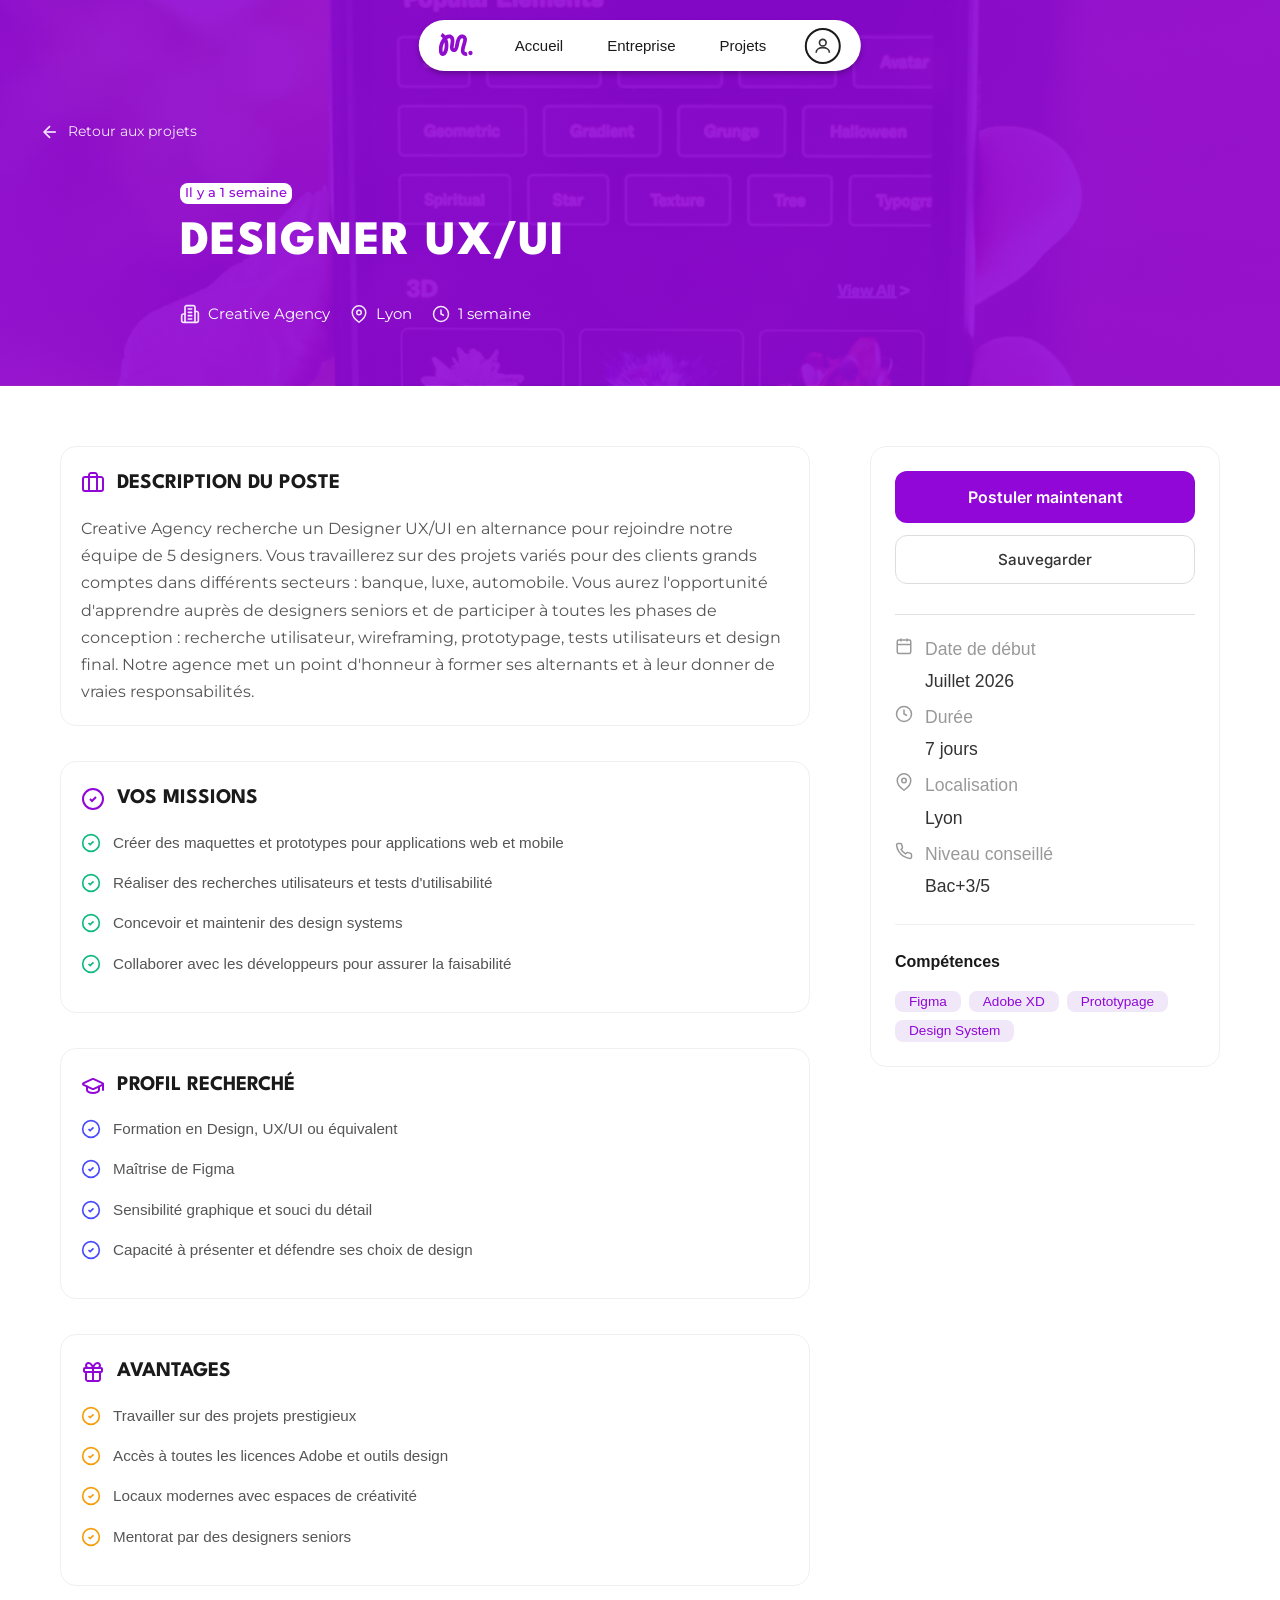
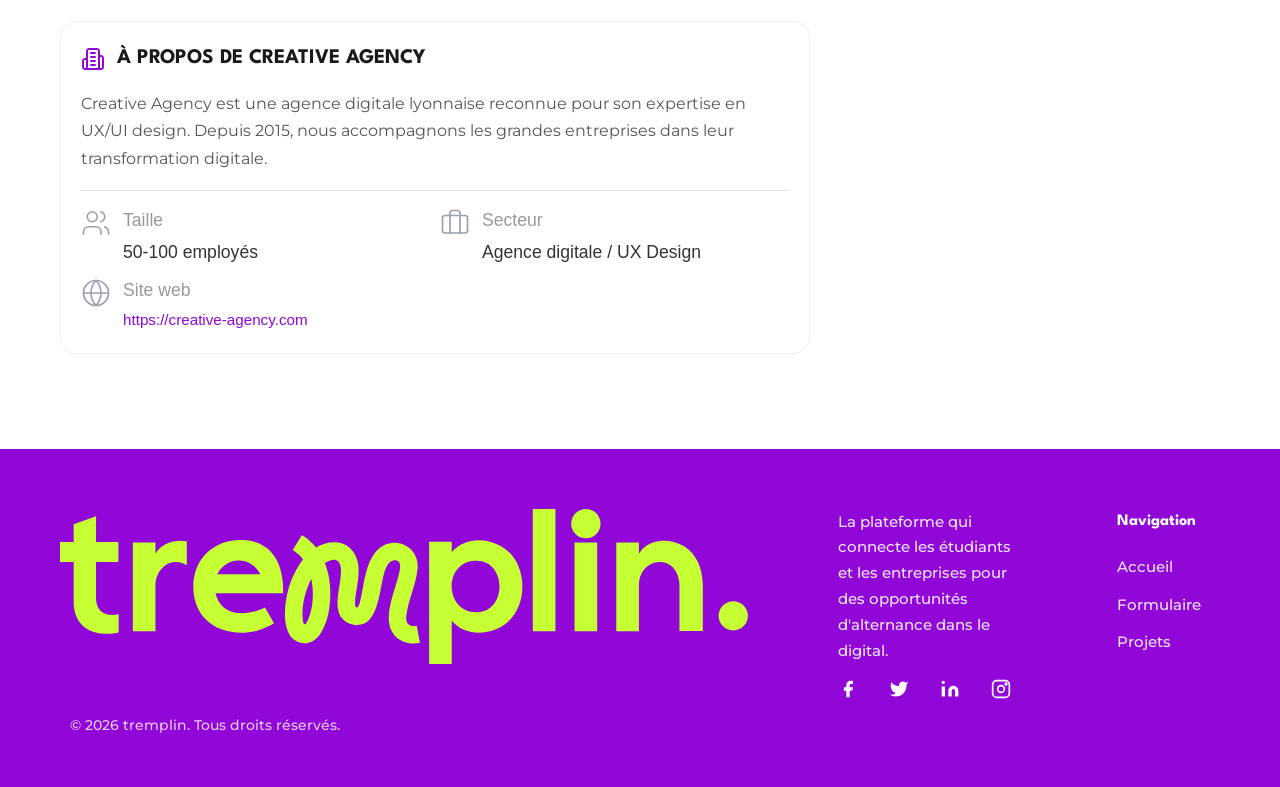
==== commit 9ea88752: "UI improvements: password toggle, pending button style, profile tabs, scroll indicator, wallet tab" ====
--- a/detail-projet.html
+++ b/detail-projet.html
@@ -25,7 +25,6 @@
             <ul class="nav-links">
                 <li><a href="index.html">Accueil</a></li>
                 <li><a href="index.html#entreprises">Entreprise</a></li>
-                <li><a href="formulaire-etudiant.html">Étudiants</a></li>
                 <li><a href="projets.html" class="active">Projets</a></li>
             </ul>
             <span class="nav-separator"></span>
@@ -334,7 +333,7 @@
                             <path d="M22 16.92v3a2 2 0 0 1-2.18 2 19.79 19.79 0 0 1-8.63-3.07 19.5 19.5 0 0 1-6-6 19.79 19.79 0 0 1-3.07-8.67A2 2 0 0 1 4.11 2h3a2 2 0 0 1 2 1.72 12.84 12.84 0 0 0 .7 2.81 2 2 0 0 1-.45 2.11L8.09 9.91a16 16 0 0 0 6 6l1.27-1.27a2 2 0 0 1 2.11-.45 12.84 12.84 0 0 0 2.81.7A2 2 0 0 1 22 16.92z"></path>
                         </svg>
                         <div>
-                            <span class="info-label">Niveau requis</span>
+                            <span class="info-label">Niveau conseillé</span>
                             <span class="info-value">Bac+3/5</span>
                         </div>
                     </div>
@@ -356,6 +355,12 @@
     <!-- Login Modal -->
     <div id="loginModal" class="login-modal">
         <div class="login-modal-content">
+            <button class="btn-close-modal" onclick="document.getElementById('loginModal').classList.remove('active')">
+                <svg width="20" height="20" viewBox="0 0 24 24" fill="none" stroke="currentColor" stroke-width="2">
+                    <path d="M19 12H5M12 19l-7-7 7-7"/>
+                </svg>
+                Retour
+            </button>
             <h2 class="login-modal-title">INFORMATIONS DE CONNEXION</h2>
             <p class="login-modal-subtitle">Tous les champs marqués d'un astérisque (*) sont obligatoires</p>
             
@@ -365,9 +370,21 @@
                         <label for="email">Email *</label>
                         <input type="email" id="email" name="email" placeholder="Jean" required>
                     </div>
-                    <div class="login-form-group">
+                    <div class="login-form-group password-group">
                         <label for="password">Mot de passe *</label>
-                        <input type="password" id="password" name="password" placeholder="••••••••" required>
+                        <div class="password-input-wrapper">
+                            <input type="password" id="password" name="password" placeholder="••••••••" required>
+                            <button type="button" class="toggle-password" onclick="togglePassword()">
+                                <svg class="eye-icon" width="20" height="20" viewBox="0 0 24 24" fill="none" stroke="currentColor" stroke-width="2">
+                                    <path d="M1 12s4-8 11-8 11 8 11 8-4 8-11 8-11-8-11-8z"></path>
+                                    <circle cx="12" cy="12" r="3"></circle>
+                                </svg>
+                                <svg class="eye-off-icon" width="20" height="20" viewBox="0 0 24 24" fill="none" stroke="currentColor" stroke-width="2" style="display: none;">
+                                    <path d="M17.94 17.94A10.07 10.07 0 0 1 12 20c-7 0-11-8-11-8a18.45 18.45 0 0 1 5.06-5.94M9.9 4.24A9.12 9.12 0 0 1 12 4c7 0 11 8 11 8a18.5 18.5 0 0 1-2.16 3.19m-6.72-1.07a3 3 0 1 1-4.24-4.24"></path>
+                                    <line x1="1" y1="1" x2="23" y2="23"></line>
+                                </svg>
+                            </button>
+                        </div>
                     </div>
                 </div>
                 
@@ -497,5 +514,23 @@
             }, 1500);
         });
     </script>
+
+    <script>
+        function togglePassword() {
+            const passwordInput = document.getElementById('password');
+            const eyeIcon = document.querySelector('.eye-icon');
+            const eyeOffIcon = document.querySelector('.eye-off-icon');
+            
+            if (passwordInput.type === 'password') {
+                passwordInput.type = 'text';
+                eyeIcon.style.display = 'none';
+                eyeOffIcon.style.display = 'block';
+            } else {
+                passwordInput.type = 'password';
+                eyeIcon.style.display = 'block';
+                eyeOffIcon.style.display = 'none';
+            }
+        }
+    </script>
 </body>
 </html>
--- a/styles.css
+++ b/styles.css
@@ -255,6 +255,15 @@
     z-index: 10;
     animation: bounce 2s infinite;
     cursor: pointer;
+    width: 50px;
+    height: 50px;
+    display: flex;
+    align-items: center;
+    justify-content: center;
+    background: rgba(255, 255, 255, 0.15);
+    border-radius: 50%;
+    backdrop-filter: blur(10px);
+    box-shadow: 0 4px 20px rgba(255, 255, 255, 0.2);
 }
 
 @keyframes bounce {
@@ -275,7 +284,7 @@
 
 /* Mission Section */
 .mission {
-    padding: 100px 60px;
+    padding: 100px 60px 60px;
     text-align: center;
     max-width: 1200px;
     margin: 0 auto;
@@ -352,7 +361,7 @@
 
 /* Projects Section */
 .projects {
-    padding: 80px 60px;
+    padding: 40px 60px 80px;
     max-width: 1200px;
     margin: 0 auto;
     text-align: center;
@@ -1441,7 +1450,7 @@
     font-size: 1.3rem;
     font-weight: 700;
     color: #1a1a1a;
-    margin-bottom: 5px;
+    margin-bottom: 15px;
     font-family: 'League Spartan', sans-serif;
 }
 
@@ -1697,6 +1706,7 @@
     border-radius: 50%;
     padding: 8px;
     color: white;
+    border-color: #9007D8;
 }
 
 .profile-hero {
@@ -1814,7 +1824,7 @@
     display: flex;
     align-items: center;
     gap: 8px;
-    padding: 12px 16px;
+    padding: 12px 12px;
     background: white;
     color: #333;
     border: 1px solid #ddd;
@@ -1958,8 +1968,19 @@
 }
 
 .profile-tab.active {
-    color: #9007D8;
+    color: #1a1a1a;
     border-bottom: 3px solid #9007D8;
+}
+
+.wallet-tab {
+    display: flex;
+    align-items: center;
+}
+
+.wallet-tab svg {
+    width: 34px;
+    height: 30px;
+    margin-bottom: 10px;
 }
 
 /* Stats Section */
@@ -3194,7 +3215,7 @@
     left: 0;
     width: 100%;
     height: 100%;
-    background: rgba(144, 7, 216, 0.95);
+    background: rgba(144, 7, 216, 0.7);
     z-index: 9999;
     align-items: center;
     justify-content: center;
@@ -3214,6 +3235,36 @@
     position: relative;
 }
 
+.btn-close-modal {
+    position: absolute;
+    top: 20px;
+    left: 20px;
+    background: transparent;
+    border: none;
+    cursor: pointer;
+    padding: 8px;
+    display: flex;
+    align-items: center;
+    gap: 8px;
+    color: #666;
+    font-size: 0.9rem;
+    font-weight: 500;
+    transition: all 0.3s ease;
+    font-family: 'Inter', sans-serif;
+}
+
+.btn-close-modal:hover {
+    color: #9007D8;
+}
+
+.btn-close-modal svg {
+    transition: transform 0.3s ease;
+}
+
+.btn-close-modal:hover svg {
+    transform: translateX(-3px);
+}
+
 .login-modal-title {
     font-size: 1.5rem;
     font-weight: 700;
@@ -3259,6 +3310,35 @@
     outline: none;
     border-color: #9007D8;
     box-shadow: 0 0 0 3px rgba(144, 7, 216, 0.1);
+}
+
+.password-input-wrapper {
+    position: relative;
+    display: flex;
+    align-items: center;
+}
+
+.password-input-wrapper input {
+    width: 100%;
+    padding-right: 45px;
+}
+
+.toggle-password {
+    position: absolute;
+    right: 12px;
+    background: transparent;
+    border: none;
+    cursor: pointer;
+    padding: 4px;
+    display: flex;
+    align-items: center;
+    justify-content: center;
+    color: #666;
+    transition: color 0.3s ease;
+}
+
+.toggle-password:hover {
+    color: #9007D8;
 }
 
 .login-form-group input::placeholder {
@@ -3378,7 +3458,9 @@
 }
 
 .btn-apply.pending {
-    background: #f5a623;
+    background: #FE6E0052;
+    border: 2px solid #E47200;
+    color: #1a1a1a;
     pointer-events: none;
     animation: fadeToOrange 0.5s ease forwards;
 }
@@ -3386,9 +3468,11 @@
 @keyframes fadeToOrange {
     0% {
         background: #9007D8;
+        border: 2px solid #9007D8;
     }
     100% {
-        background: #f5a623;
+        background: #FE6E0052;
+        border: 2px solid #E47200;
     }
 }
 
